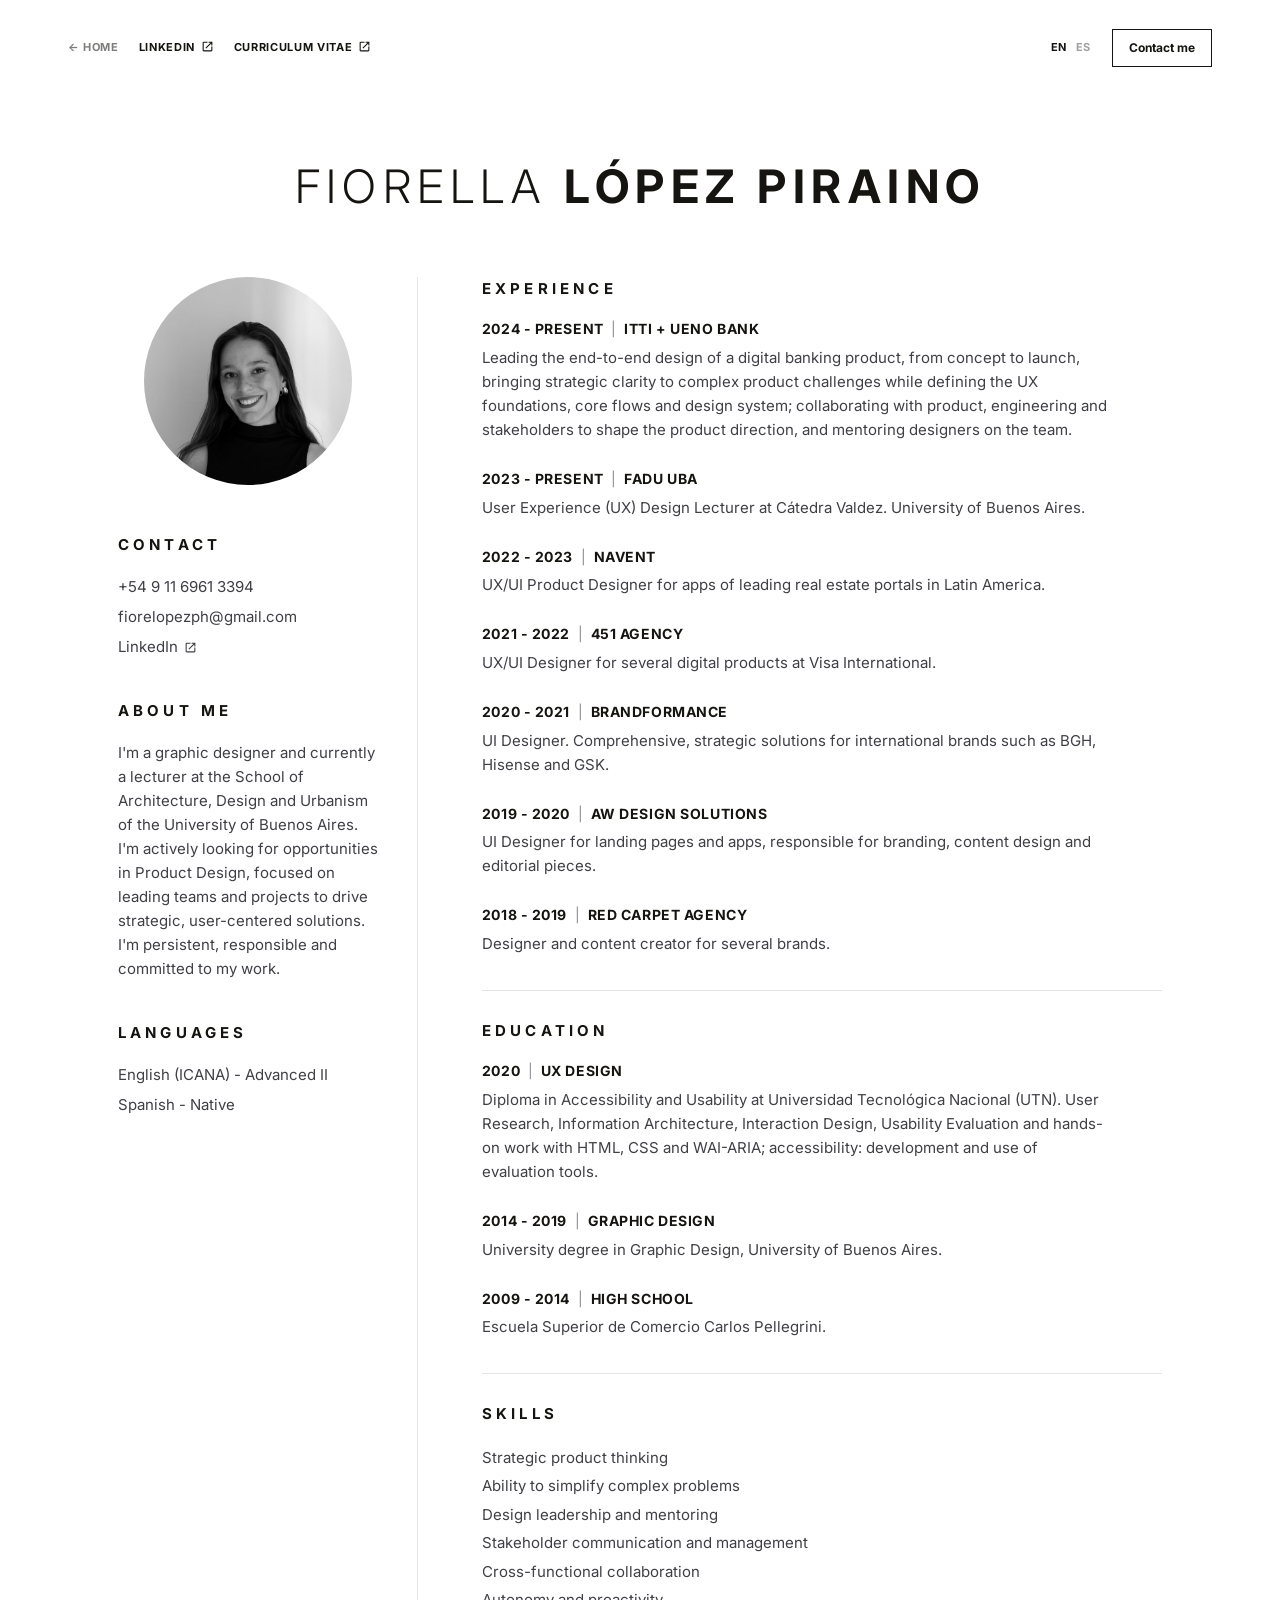
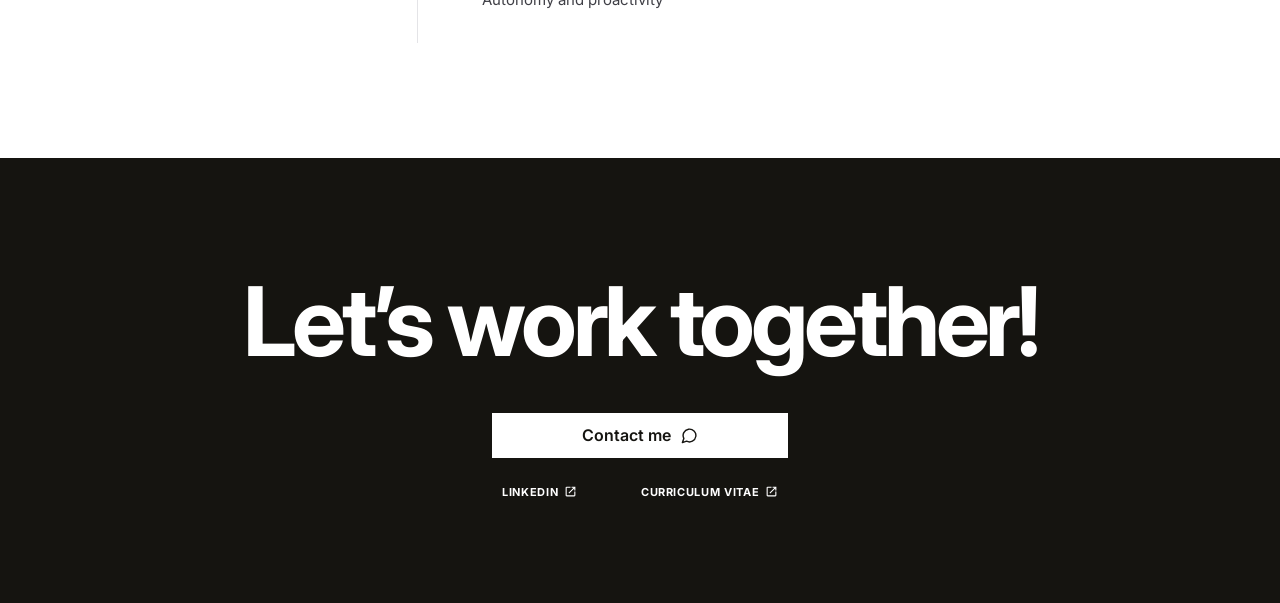
==== cv.html @ 855e41a8 "Add files via upload" ====
<!DOCTYPE html>
<html lang="en">
<head>
  <meta charset="utf-8">
  <meta name="viewport" content="width=device-width, initial-scale=1">
  <title data-en="Curriculum vitae · Fiorella López Piraino" data-es="Currículum · Fiorella López Piraino">Curriculum vitae · Fiorella López Piraino</title>
  <meta name="description" content="Curriculum vitae of Fiorella López Piraino, Senior Product Designer.">
  <link rel="preconnect" href="https://fonts.googleapis.com">
  <link rel="preconnect" href="https://fonts.gstatic.com" crossorigin>
  <link href="https://fonts.googleapis.com/css2?family=Inter:wght@300;400;500;600;700;800&family=IBM+Plex+Mono:wght@400;500&display=swap" rel="stylesheet">
  <link href="https://fonts.googleapis.com/css2?family=Material+Symbols+Outlined:opsz,wght,FILL,GRAD@24,300,0,0&display=block" rel="stylesheet">
  <link rel="stylesheet" href="styles.css">
  <!-- Apply the saved language before the page paints -->
  <script>try { var l = localStorage.getItem('lang'); if (l === 'es' || l === 'en') document.documentElement.lang = l; } catch (e) {}</script>
</head>
<body class="page-cv">
  <!-- Texts exist twice: data-lang="en" and data-lang="es". To edit a text, change both. -->

  <!-- ===== Floating contact button (appears after scrolling) ===== -->
  <a class="float-contact" href="mailto:fiorelopezph@gmail.com"><span data-lang="en">Contact me</span><span data-lang="es">Contactame</span></a>

  <!-- ===== Header: hides when you scroll down, comes back when you scroll up ===== -->
  <header class="site-header" id="top">
    <nav class="wrap nav">
      <div class="nav-links">
        <a class="nav-home" href="index.html">← <span data-lang="en">Home</span><span data-lang="es">Inicio</span></a>
        <a href="https://linkedin.com/in/fiorelopez" target="_blank" rel="noopener">LinkedIn <svg class="i-ext" viewBox="0 0 24 24" aria-hidden="true"><path d="M5 21q-.825 0-1.413-.588T3 19V5q0-.825.588-1.413T5 3h7v2H5v14h14v-7h2v7q0 .825-.588 1.413T19 21H5Zm4.7-5.3-1.4-1.4L17.6 5H14V3h7v7h-2V6.4l-9.3 9.3Z"/></svg></a>
        <a href="cv.html" target="_blank" rel="noopener"><span data-lang="en">Curriculum vitae</span><span data-lang="es">Currículum</span> <svg class="i-ext" viewBox="0 0 24 24" aria-hidden="true"><path d="M5 21q-.825 0-1.413-.588T3 19V5q0-.825.588-1.413T5 3h7v2H5v14h14v-7h2v7q0 .825-.588 1.413T19 21H5Zm4.7-5.3-1.4-1.4L17.6 5H14V3h7v7h-2V6.4l-9.3 9.3Z"/></svg></a>
      </div>
      <div class="nav-right">
        <div class="lang" role="group" aria-label="Language / Idioma">
          <button type="button" data-set-lang="en">EN</button>
          <button type="button" data-set-lang="es">ES</button>
        </div>
        <a class="btn-outline" href="mailto:fiorelopezph@gmail.com"><span data-lang="en">Contact me</span><span data-lang="es">Contactame</span></a>
      </div>
    </nav>
  </header>

  <main class="cv wrap">
    <h1 class="cv-name reveal">Fiorella <b>López Piraino</b></h1>
    <div class="cv-grid">
      <aside class="cv-side">
        <img class="cv-photo reveal" src="assets/cv-foto.jpg" alt="Fiorella López Piraino" width="640" height="640">
        <section class="cv-block reveal">
          <h2 class="cv-h"><span data-lang="en">Contact</span><span data-lang="es">Contacto</span></h2>
          <p><a href="tel:+5491169613394">+54 9 11 6961 3394</a></p>
          <p><a href="mailto:fiorelopezph@gmail.com">fiorelopezph@gmail.com</a></p>
          <p><a href="https://linkedin.com/in/fiorelopez" target="_blank" rel="noopener">LinkedIn <svg class="i-ext" viewBox="0 0 24 24" aria-hidden="true"><path d="M5 21q-.825 0-1.413-.588T3 19V5q0-.825.588-1.413T5 3h7v2H5v14h14v-7h2v7q0 .825-.588 1.413T19 21H5Zm4.7-5.3-1.4-1.4L17.6 5H14V3h7v7h-2V6.4l-9.3 9.3Z"/></svg></a></p>
        </section>
        <section class="cv-block reveal">
          <h2 class="cv-h"><span data-lang="en">About me</span><span data-lang="es">Acerca de mí</span></h2>
          <p data-lang="en">I'm a graphic designer and currently a lecturer at the School of Architecture, Design and Urbanism of the University of Buenos Aires. I'm actively looking for opportunities in Product Design, focused on leading teams and projects to drive strategic, user-centered solutions. I'm persistent, responsible and committed to my work.</p><p data-lang="es">Soy diseñadora gráfica y actualmente profesora en la Facultad de Arquitectura, Diseño y Urbanismo de la Universidad de Buenos Aires. Me encuentro en la búsqueda activa de oportunidades en Product Design, con foco en la gestión de equipos y proyectos para impulsar soluciones estratégicas centradas en el usuario. Me caracterizo por ser persistente, responsable y comprometida con mi trabajo.</p>
        </section>
        <section class="cv-block reveal">
          <h2 class="cv-h"><span data-lang="en">Languages</span><span data-lang="es">Idiomas</span></h2>
          <p data-lang="en">English (ICANA) - Advanced II</p><p data-lang="es">Inglés en ICANA - Advanced II</p>
          <p data-lang="en">Spanish - Native</p><p data-lang="es">Español - Nativo</p>
        </section>
      </aside>
      <div class="cv-content">
        <section class="cv-section">
          <h2 class="cv-h reveal"><span data-lang="en">Experience</span><span data-lang="es">Experiencia</span></h2>
          <div class="cv-entry reveal">
            <h3><span data-lang="en">2024 - Present</span><span data-lang="es">2024 - Presente</span> <span class="sep">|</span> itti + ueno bank</h3>
            <p data-lang="en">Leading the end-to-end design of a digital banking product, from concept to launch, bringing strategic clarity to complex product challenges while defining the UX foundations, core flows and design system; collaborating with product, engineering and stakeholders to shape the product direction, and mentoring designers on the team.</p><p data-lang="es">Liderando el diseño end-to-end de un producto de banca digital, desde el concepto hasta el lanzamiento, aportando claridad estratégica a desafíos complejos de producto, mientras se definen las bases de UX, los flujos principales y el sistema de diseño; colaborando con producto, ingeniería y stakeholders para dar forma a la dirección del producto y mentoreando a diseñadores dentro del equipo.</p>
          </div>
          <div class="cv-entry reveal">
            <h3><span data-lang="en">2023 - Present</span><span data-lang="es">2023 - Presente</span> <span class="sep">|</span> FADU UBA</h3>
            <p data-lang="en">User Experience (UX) Design Lecturer at Cátedra Valdez. University of Buenos Aires.</p><p data-lang="es">Profesora de Diseño de Experiencia de Usuario (UX) en la cátedra Valdez. Universidad de Buenos Aires.</p>
          </div>
          <div class="cv-entry reveal">
            <h3><span data-lang="en">2022 - 2023</span><span data-lang="es">2022 - 2023</span> <span class="sep">|</span> Navent</h3>
            <p data-lang="en">UX/UI Product Designer for apps of leading real estate portals in Latin America.</p><p data-lang="es">Product Designer UX/UI para aplicaciones de portales inmobiliarios líderes en Latinoamérica.</p>
          </div>
          <div class="cv-entry reveal">
            <h3><span data-lang="en">2021 - 2022</span><span data-lang="es">2021 - 2022</span> <span class="sep">|</span> 451 Agency</h3>
            <p data-lang="en">UX/UI Designer for several digital products at Visa International.</p><p data-lang="es">Diseñadora UX/UI para diversos productos digitales en Visa Internacional.</p>
          </div>
          <div class="cv-entry reveal">
            <h3><span data-lang="en">2020 - 2021</span><span data-lang="es">2020 - 2021</span> <span class="sep">|</span> Brandformance</h3>
            <p data-lang="en">UI Designer. Comprehensive, strategic solutions for international brands such as BGH, Hisense and GSK.</p><p data-lang="es">Diseñadora UI. Soluciones integrales y estratégicas para marcas internacionales como BGH, Hisense y GSK.</p>
          </div>
          <div class="cv-entry reveal">
            <h3><span data-lang="en">2019 - 2020</span><span data-lang="es">2019 - 2020</span> <span class="sep">|</span> AW Design Solutions</h3>
            <p data-lang="en">UI Designer for landing pages and apps, responsible for branding, content design and editorial pieces.</p><p data-lang="es">Diseñadora UI para landing pages y aplicaciones, responsable de branding, diseño de contenidos y piezas editoriales.</p>
          </div>
          <div class="cv-entry reveal">
            <h3><span data-lang="en">2018 - 2019</span><span data-lang="es">2018 - 2019</span> <span class="sep">|</span> Red Carpet Agency</h3>
            <p data-lang="en">Designer and content creator for several brands.</p><p data-lang="es">Diseñadora y creadora de contenido para diversas marcas del mercado.</p>
          </div>
        </section>
        <section class="cv-section">
          <h2 class="cv-h reveal"><span data-lang="en">Education</span><span data-lang="es">Educación</span></h2>
          <div class="cv-entry reveal">
            <h3><span data-lang="en">2020</span><span data-lang="es">2020</span> <span class="sep">|</span> <span data-lang="en">UX Design</span><span data-lang="es">Diseño UX</span></h3>
            <p data-lang="en">Diploma in Accessibility and Usability at Universidad Tecnológica Nacional (UTN). User Research, Information Architecture, Interaction Design, Usability Evaluation and hands-on work with HTML, CSS and WAI-ARIA; accessibility: development and use of evaluation tools.</p><p data-lang="es">Técnica en Accesibilidad y Usabilidad en la Universidad Tecnológica Nacional (UTN). User Research, Arquitectura de la Información, Diseño de Interacción, Evaluación de Usabilidad y aplicación técnica con HTML, CSS y WAI-ARIA; accesibilidad: desarrollo y uso de herramientas de evaluación.</p>
          </div>
          <div class="cv-entry reveal">
            <h3><span data-lang="en">2014 - 2019</span><span data-lang="es">2014 - 2019</span> <span class="sep">|</span> <span data-lang="en">Graphic Design</span><span data-lang="es">Diseño Gráfico</span></h3>
            <p data-lang="en">University degree in Graphic Design, University of Buenos Aires.</p><p data-lang="es">Título universitario de Diseño Gráfico en la Universidad de Buenos Aires.</p>
          </div>
          <div class="cv-entry reveal">
            <h3><span data-lang="en">2009 - 2014</span><span data-lang="es">2009 - 2014</span> <span class="sep">|</span> <span data-lang="en">High school</span><span data-lang="es">Estudios secundarios</span></h3>
            <p data-lang="en">Escuela Superior de Comercio Carlos Pellegrini.</p><p data-lang="es">Escuela Superior de Comercio Carlos Pellegrini.</p>
          </div>
        </section>
        <section class="cv-section">
          <h2 class="cv-h reveal">Skills</h2>
          <ul class="cv-skills reveal">
            <li><span data-lang="en">Strategic product thinking</span><span data-lang="es">Pensamiento estratégico de producto</span></li>
            <li><span data-lang="en">Ability to simplify complex problems</span><span data-lang="es">Capacidad para simplificar problemas complejos</span></li>
            <li><span data-lang="en">Design leadership and mentoring</span><span data-lang="es">Liderazgo y mentoring de diseñadores</span></li>
            <li><span data-lang="en">Stakeholder communication and management</span><span data-lang="es">Comunicación y gestión de stakeholders</span></li>
            <li><span data-lang="en">Cross-functional collaboration</span><span data-lang="es">Colaboración interdisciplinaria</span></li>
            <li><span data-lang="en">Autonomy and proactivity</span><span data-lang="es">Autonomía y proactividad</span></li>
          </ul>
        </section>
      </div>
    </div>
  </main>

  <!-- ===== Footer ===== -->
  <footer class="footer" id="contact">
    <div class="wrap">
      <h2 class="reveal">Let’s work together!</h2>
      <a class="btn-white reveal" href="mailto:fiorelopezph@gmail.com"><span data-lang="en">Contact me</span><span data-lang="es">Contactame</span> <svg class="i-chat" viewBox="0 0 24 24" aria-hidden="true"><path d="M7.9 20A9 9 0 1 0 4 16.1L2 22Z"/></svg></a>
      <div class="footer-links">
        <a href="https://linkedin.com/in/fiorelopez" target="_blank" rel="noopener">LinkedIn <svg class="i-ext" viewBox="0 0 24 24" aria-hidden="true"><path d="M5 21q-.825 0-1.413-.588T3 19V5q0-.825.588-1.413T5 3h7v2H5v14h14v-7h2v7q0 .825-.588 1.413T19 21H5Zm4.7-5.3-1.4-1.4L17.6 5H14V3h7v7h-2V6.4l-9.3 9.3Z"/></svg></a>
        <a href="cv.html" target="_blank" rel="noopener"><span data-lang="en">Curriculum vitae</span><span data-lang="es">Currículum</span> <svg class="i-ext" viewBox="0 0 24 24" aria-hidden="true"><path d="M5 21q-.825 0-1.413-.588T3 19V5q0-.825.588-1.413T5 3h7v2H5v14h14v-7h2v7q0 .825-.588 1.413T19 21H5Zm4.7-5.3-1.4-1.4L17.6 5H14V3h7v7h-2V6.4l-9.3 9.3Z"/></svg></a>
      </div>
    </div>
  </footer>

  <script src="script.js"></script>
</body>
</html>
---- styles.css ----
/* =========================================================
   Fiorella López Piraino · Portfolio
   Colors, fonts and sizes live here as variables:
   change a value once and it updates the whole site.
   ========================================================= */
:root {
  --ink: #151410;          /* main text, dark footer */
  --ink-2: #3F3F46;        /* secondary text */
  --muted: #8A8A92;        /* small labels, descriptions */
  --line: #E4E4E7;         /* borders */
  --line-strong: #9A9AA0;  /* experience list borders */
  --paper: #FFFFFF;        /* page background */
  --soft: #F7F7F9;         /* experience section background */
  --about: #2A2A2A;        /* about section background */
  --sans: "Inter", -apple-system, "Segoe UI", Helvetica, Arial, sans-serif;
  --mono: "IBM Plex Mono", ui-monospace, "SFMono-Regular", Menlo, monospace;
  --ease: cubic-bezier(.2, .7, .2, 1);
  color-scheme: light;
}

* { box-sizing: border-box; }
html { scroll-behavior: smooth; }
body { margin: 0; background: var(--paper); color: var(--ink); font-family: var(--sans); font-size: 16px; line-height: 1.55; -webkit-font-smoothing: antialiased; }
img { max-width: 100%; display: block; }
/* Language: show only the texts of the active language */
html[lang="en"] [data-lang="es"], html[lang="es"] [data-lang="en"] { display: none !important; }
.sr-only { position: absolute; width: 1px; height: 1px; padding: 0; margin: -1px; overflow: hidden; clip: rect(0 0 0 0); white-space: nowrap; border: 0; }
a { color: inherit; text-decoration: none; }
a:focus-visible, summary:focus-visible { outline: 2px solid var(--ink); outline-offset: 3px; }
h1, h2, h3, p { margin: 0; }
.wrap { max-width: 1512px; margin: 0 auto; padding: 0 clamp(16px, 5.3vw, 80px); }
.section-title { font-size: clamp(32px, 3.2vw, 48px); font-weight: 700; letter-spacing: -0.03em; line-height: 1.1; }

/* ---------- Header ---------- */
.site-header { position: sticky; top: 0; z-index: 50; background: rgba(255,255,255,.92); backdrop-filter: blur(8px); transition: transform .45s var(--ease); }
.site-header.is-hidden { transform: translateY(-100%); }
.nav { display: flex; justify-content: space-between; align-items: center; height: 96px; }
.nav-links, .nav-right { display: flex; gap: 20px; align-items: center; }
.nav a, .lang { font-size: 11px; font-weight: 700; letter-spacing: .06em; text-transform: uppercase; }
.lang { display: flex; gap: 6px; }
.lang button { background: none; border: 0; padding: 4px 2px; font: inherit; color: var(--ink); opacity: .4; cursor: pointer; transition: opacity .2s; }
.lang button:hover { opacity: .75; }
.lang button[aria-pressed="true"] { opacity: 1; }
.i-ext { width: 13px; height: 13px; fill: currentColor; vertical-align: -2px; margin-left: 2px; }
.i-chat { width: 17px; height: 17px; fill: none; stroke: currentColor; stroke-width: 2; stroke-linejoin: round; vertical-align: -3px; margin-left: 6px; }
.btn-outline { border: 1.5px solid var(--ink); padding: 9px 16px; font-size: 12px !important; letter-spacing: 0 !important; text-transform: none !important; transition: background .25s, color .25s; }
.btn-outline:hover { background: var(--ink); color: #fff; }

/* Floating contact button: hidden at the top, slides in after scrolling */
.float-contact { position: fixed; top: 0; right: clamp(16px, 8.5vw, 130px); z-index: 60; background: var(--ink); color: #fff; font-size: 12px; font-weight: 600; padding: 10px 18px; transform: translateY(-110%); transition: transform .45s var(--ease); }
.float-contact.is-visible { transform: translateY(0); }

/* ---------- Hero ---------- */
.hero { padding-top: clamp(56px, 7vw, 110px); padding-bottom: clamp(56px, 7vw, 110px); }
.eyebrow { font-size: 10px; letter-spacing: .14em; text-transform: uppercase; color: var(--ink-2); margin-bottom: 18px; }
.hero-row { display: flex; justify-content: space-between; align-items: center; gap: 32px; }
.hero-title { font-size: clamp(52px, 8.6vw, 132px); font-weight: 700; letter-spacing: -0.055em; line-height: .95; }
.hero-title .line { display: block; overflow: hidden; padding-bottom: .06em; }
.typed { display: block; white-space: pre-line; min-height: 1.9em; }
.caret { display: inline-block; width: .06em; height: .82em; margin-left: .04em; background: var(--ink); vertical-align: -0.06em; animation: blink 1s steps(1) infinite; }
@keyframes blink { 50% { opacity: 0; } }
.hero-title .line > span { display: inline-block; opacity: 0; animation: fadein 1.2s ease-out .15s forwards; }
.hero-title .line:nth-child(2) > span { animation-delay: .12s; }
.hero-title .line:nth-child(3) > span { animation-delay: .24s; }
@keyframes fadein { to { opacity: 1; } }

.scroll-badge { position: relative; width: clamp(96px, 9vw, 136px); aspect-ratio: 1; flex: none; margin-right: 2vw; }
.scroll-badge .ring { position: absolute; inset: 0; animation: spin 20s linear infinite; }
.scroll-badge .ring text { font-family: var(--sans); font-size: 9.2px; font-weight: 600; letter-spacing: .14em; fill: var(--ink); }
.scroll-badge .arrow { position: absolute; inset: 30%; fill: none; stroke: var(--ink); stroke-width: 1.6; transition: transform .35s var(--ease); }
.scroll-badge:hover .arrow { transform: translateY(6px); }
@keyframes spin { to { transform: rotate(360deg); } }

/* ---------- Services ---------- */
.services { display: grid; grid-template-columns: repeat(4, 1fr); gap: 8px; padding-bottom: 72px; }
.service { border: 1px solid var(--line); border-radius: 6px; padding: 26px 26px 32px; display: grid; align-content: start; gap: 6px; background: var(--paper); transition: transform .35s var(--ease), box-shadow .35s; }
.service:hover { transform: translateY(-4px); box-shadow: 0 10px 30px rgba(21,20,16,.07); }
.service .num { font-size: 12px; color: var(--muted); }
.service .icon { width: 96px; height: 96px; margin: 20px 0 56px; fill: none; stroke: #4A4A50; stroke-width: .6; overflow: visible; }
.service .icon * { transform-box: fill-box; transform-origin: center; vector-effect: non-scaling-stroke; }

/* Animated icons (loop). Very thin dark-grey lines; non-scaling-stroke keeps them thin at any size. */
/* 001 UX: three rings breathe at different rhythms, split apart and merge into one */
.icon-ux .c { animation: 4.8s cubic-bezier(.65,0,.35,1) infinite; }
.icon-ux .c1 { animation-name: ux1; } .icon-ux .c2 { animation-name: ux2; } .icon-ux .c3 { animation-name: ux3; }
@keyframes ux1 { 0%, 100% { transform: scale(2.5); } 25% { transform: scale(1.35); } 50% { transform: scale(.75); } 72% { transform: scale(1.05); } }
@keyframes ux2 { 0%, 100% { transform: scale(1.85); } 25% { transform: scale(1.1); } 50% { transform: scale(.55); } 72% { transform: scale(1.05); } }
@keyframes ux3 { 0%, 100% { transform: scale(1.15); } 25% { transform: scale(.7); } 50% { transform: scale(.32); } 72% { transform: scale(1.05); } }

/* 002 UI: a cube inside a cube, turning at different times */
.icon-ui .outer { animation: ui-out 6s cubic-bezier(.7,0,.3,1) infinite; }
.icon-ui .inner { animation: ui-in 6s cubic-bezier(.7,0,.3,1) infinite; }
@keyframes ui-out { 0%, 12% { transform: rotate(0) scale(1); } 38%, 50% { transform: rotate(60deg) scale(.92); } 76%, 88% { transform: rotate(120deg) scale(1); } 100% { transform: rotate(120deg) scale(1); } }
@keyframes ui-in { 0%, 20% { transform: rotate(0) scale(1); } 45%, 55% { transform: rotate(-120deg) scale(1.45); } 80%, 100% { transform: rotate(-240deg) scale(1); } }

/* 003 Design System: blocks swap places */
.icon-ds .b { animation: 5s var(--ease) infinite; }
.icon-ds .a1 { animation-name: ds-a1; } .icon-ds .a2 { animation-name: ds-a2; }
.icon-ds .b1 { animation-name: ds-b1; animation-delay: .25s; } .icon-ds .b2 { animation-name: ds-b2; animation-delay: .25s; }
.icon-ds .c1 { animation-name: ds-a1; animation-delay: .5s; } .icon-ds .c2 { animation-name: ds-a2; animation-delay: .5s; }
@keyframes ds-a1 { 0%, 15% { transform: translateX(0); } 35%, 65% { transform: translateX(20px); } 85%, 100% { transform: translateX(0); } }
@keyframes ds-a2 { 0%, 15% { transform: translateX(0); } 35%, 65% { transform: translateX(-38px); } 85%, 100% { transform: translateX(0); } }
@keyframes ds-b1 { 0%, 15% { transform: translateX(0); } 35%, 65% { transform: translateX(36px); } 85%, 100% { transform: translateX(0); } }
@keyframes ds-b2 { 0%, 15% { transform: translateX(0); } 35%, 65% { transform: translateX(-22px); } 85%, 100% { transform: translateX(0); } }

/* 004 Accessibility: a 3D check mark turning on its axis */
.icon-a11y { animation: a11y 5s cubic-bezier(.65,0,.35,1) infinite; }
.icon-a11y .back { stroke-opacity: .55; }
@keyframes a11y {
  0%, 100% { transform: perspective(260px) rotateY(-28deg) rotateX(8deg) rotateZ(-6deg); }
  50% { transform: perspective(260px) rotateY(32deg) rotateX(-6deg) rotateZ(6deg); }
}
.service h3 { font-size: 22px; font-weight: 700; letter-spacing: -0.02em; }
.service .lead { font-size: 15px; font-weight: 500; margin-bottom: 14px; }
.service .desc { font-size: 15px; color: var(--muted); line-height: 1.6; }

/* ---------- Work ---------- */
.work { padding-bottom: 48px; }
.work .section-title { margin-bottom: 32px; }
.work-grid { display: grid; grid-template-columns: 2.2fr 1fr 1fr; gap: 32px; align-items: start; }
.project { display: grid; gap: 4px; cursor: none; }
.project-media { overflow: hidden; aspect-ratio: 1 / 1; background: #eee; margin-bottom: 16px; }
.project--wide .project-media { aspect-ratio: 675 / 315; }
.project-media img { width: 100%; height: 100%; object-fit: cover; transition: transform .9s var(--ease); }
.project:hover .project-media img { transform: scale(1.06); }
.project-client { font-size: 10px; letter-spacing: .12em; text-transform: uppercase; color: var(--ink-2); padding: 0 20px; }
.project-title { font-size: 17px; font-weight: 600; letter-spacing: -0.01em; padding: 0 20px; }
.project--wide .project-title, .project--wide .project-client { padding: 0 22px; }

/* Custom cursor ("View case") over projects */
.cursor { position: fixed; left: 0; top: 0; z-index: 100; pointer-events: none; width: 104px; height: 104px; margin: -52px 0 0 -52px; border-radius: 50%; background: var(--ink); color: #fff; display: grid; place-items: center; font-size: 12px; font-weight: 600; transform: scale(0); transition: transform .3s var(--ease); }
.cursor.is-active { transform: scale(1); }

/* ---------- About ---------- */
.about { background: var(--about); color: #fff; padding: clamp(64px, 7vw, 96px) 0 clamp(72px, 8vw, 112px); }
.about-grid { display: grid; grid-template-columns: 1.3fr 1.7fr; gap: 40px 72px; }
.about .section-title { grid-column: 1 / -1; }
.reel { position: relative; height: clamp(260px, 26vw, 380px); overflow: hidden;
  -webkit-mask-image: linear-gradient(transparent, #000 22%, #000 78%, transparent); mask-image: linear-gradient(transparent, #000 22%, #000 78%, transparent); }
.reel-track { list-style: none; margin: 0; padding: 0; animation: reel 18s linear infinite; }
.reel-track li { font-size: clamp(24px, 2.5vw, 38px); font-weight: 300; letter-spacing: -0.035em; line-height: 1.18; padding-bottom: .28em; color: #8E8E93; }
.reel-track li:nth-child(odd) { color: #fff; font-weight: 500; }
.reel:hover .reel-track { animation-play-state: paused; }
@keyframes reel { to { transform: translateY(-50%); } }
.about-text { align-self: center; }
.about-text > div { display: grid; gap: 16px; }
.about-text { display: grid; gap: 16px; font-size: 18px; line-height: 1.65; color: #E9E9EC; max-width: 62ch; }

/* ---------- Experience ---------- */
.experience { background: var(--soft); padding-top: clamp(64px, 7vw, 96px); overflow: hidden; }
.experience .section-title { margin-bottom: 32px; }
.accordion { border: 1px solid var(--line-strong); }
.job + .job { border-top: 1px solid var(--line-strong); }
.job summary { position: relative; isolation: isolate; overflow: hidden; list-style: none; display: grid; grid-template-columns: 70px 1.25fr 1.2fr 1fr 32px; align-items: center; gap: 16px; padding: 26px 28px; cursor: pointer; }
.job summary::-webkit-details-marker { display: none; }
.job-num { font-family: var(--mono); font-size: 26px; color: var(--muted); }
.job-co { font-size: 20px; color: var(--muted); letter-spacing: -0.02em; }
.job-co b { color: var(--ink); font-weight: 600; }
.job-role { font-family: var(--mono); font-size: 15px; }
.job-date { font-family: var(--mono); font-size: 13px; color: var(--muted); text-align: right; }
.job-toggle { width: 18px; height: 18px; justify-self: end; position: relative; }
.job-toggle::before, .job-toggle::after { content: ""; position: absolute; left: 0; right: 0; top: 50%; height: 1.5px; background: var(--ink-2); transition: transform .35s var(--ease); }
.job-toggle::after { transform: rotate(90deg); }
.job[open] .job-toggle::after { transform: rotate(0); }
.job summary::before { content: ""; position: absolute; inset: 0; z-index: -1; background: var(--ink); transform: scaleY(0); transform-origin: bottom; transition: transform .5s var(--ease); }
.job summary > * { transition: color .3s; }
.job summary:hover::before, .job summary:focus-visible::before { transform: scaleY(1); }
.job summary:hover > *, .job summary:hover .job-co b,
.job summary:focus-visible > *, .job summary:focus-visible .job-co b { color: #fff; }
.job summary:hover .job-toggle::before, .job summary:hover .job-toggle::after,
.job summary:focus-visible .job-toggle::before, .job summary:focus-visible .job-toggle::after { background: #fff; }
.job-toggle::before, .job-toggle::after { transition: transform .35s var(--ease), background .3s; }
.job-body { display: grid; grid-template-rows: 0fr; transition: grid-template-rows .45s var(--ease); }
.job[open] .job-body { grid-template-rows: 1fr; }
.job-inner { overflow: hidden; padding: 0 28px 0 114px; }
.job[open] .job-inner { padding-bottom: 26px; }
.job-inner p, .job-inner li { font-size: 14.5px; color: var(--ink-2); }
.job-inner ul { list-style: none; padding: 0; margin: 8px 0 0; display: grid; gap: 6px; }
.job-inner li::before { content: "→ "; color: var(--ink); }

.edu-skills { display: grid; grid-template-columns: 1.9fr 1fr; gap: 64px; padding: 72px 0 40px; }
.small-title { font-size: 20px; font-weight: 700; letter-spacing: -0.02em; margin-bottom: 14px; }
.table { margin: 0; padding: 0; list-style: none; }
.table > div, .table > li { border-bottom: 1px solid #D8D8DC; padding: 12px 0; font-size: 15px; }
.table > div { display: grid; grid-template-columns: 180px 1fr; gap: 16px; }
.table dt { font-family: var(--mono); font-size: 13px; color: var(--ink-2); }
.table dd { margin: 0; }

/* Marquee: outlined text, rows move in opposite directions */
.marquee { padding: 48px 0 72px; display: grid; gap: 4px; }
.marquee-row { overflow: hidden; white-space: nowrap; }
.marquee-track { display: inline-flex; align-items: center; gap: 36px; padding-right: 36px; animation: marquee 40s linear infinite; }
.marquee-row.reverse .marquee-track { animation-direction: reverse; animation-duration: 46s; }
.marquee-track span { font-size: clamp(40px, 5vw, 76px); font-weight: 700; letter-spacing: -0.03em; color: var(--soft); -webkit-text-stroke: 2px #2A2A2E; paint-order: stroke fill; transition: color .3s; }
.marquee-track span:hover { color: var(--ink); }
.marquee-track i { width: 9px; height: 9px; border-radius: 50%; border: 1px solid #2A2A2E; flex: none; }
@keyframes marquee { to { transform: translateX(-50%); } }

/* ---------- Footer ---------- */
.footer { background: var(--ink); color: #fff; text-align: center; padding: clamp(80px, 9vw, 130px) 0 clamp(72px, 8vw, 120px); }
.footer h2 { font-size: clamp(48px, 7.5vw, 110px); font-weight: 700; letter-spacing: -0.045em; line-height: 1; }
.btn-white { display: inline-block; background: #fff; color: var(--ink); font-weight: 600; font-size: 16px; padding: 10px clamp(40px, 7vw, 108px); margin-top: 44px; transition: transform .3s var(--ease), background .3s; }
.btn-white:hover { transform: translateY(-3px); background: #EDEDED; }
.footer-links { display: flex; gap: 64px; justify-content: center; margin-top: 26px; font-size: 11px; font-weight: 700; letter-spacing: .06em; text-transform: uppercase; }

/* ---------- Reveal on scroll ---------- */
.reveal { opacity: 0; transform: translateY(28px); transition: opacity .9s var(--ease), transform .9s var(--ease); }
.reveal.is-in { opacity: 1; transform: none; }
.no-js .reveal { opacity: 1; transform: none; }

/* ---------- Responsive ---------- */
@media (max-width: 1100px) {
  .services { grid-template-columns: repeat(2, 1fr); }
  .work-grid { grid-template-columns: 1fr 1fr; }
  .project--wide { grid-column: 1 / -1; }
  .job summary { grid-template-columns: 48px 1fr 32px; }
  .job-role, .job-date { grid-column: 2; text-align: left; }
  .job-toggle { grid-column: 3; grid-row: 1; }
  .job-inner { padding-left: 92px; }
}
@media (max-width: 760px) {
  .nav { height: 72px; }
  .nav-links { display: none; }
  .hero-row { flex-direction: column; align-items: flex-start; }
  .services, .work-grid, .about-grid, .edu-skills { grid-template-columns: 1fr; }
  .job summary { padding: 20px 16px; }
  .job-inner { padding-left: 16px; padding-right: 16px; }
  .table > div { grid-template-columns: 1fr; gap: 2px; }
  .footer-links { gap: 28px; }
  .project { cursor: pointer; }
}

/* Respect people who turn animations off in their system */
@media (prefers-reduced-motion: reduce) {
  *, *::before, *::after { animation: none !important; transition: none !important; }
  .reveal, .hero-title .line > span { opacity: 1; transform: none; }
  .reel { height: auto; -webkit-mask-image: none; mask-image: none; }
  .reel-track li:nth-child(n+5) { display: none; }
  html { scroll-behavior: auto; }
}

/* =========================================================
   Inner pages (cv.html, umarket.html)
   ========================================================= */
.nav-home { opacity: .55; transition: opacity .2s; }
.nav-home:hover { opacity: 1; }
/* Softer fade-in on inner pages */
.page-cv .reveal, .page-case .reveal { transform: translateY(12px); transition: opacity 1.1s ease-out, transform 1.1s var(--ease); }
.page-cv .reveal.is-in, .page-case .reveal.is-in { transform: none; }
.ms { font-family: "Material Symbols Outlined"; font-size: 26px; line-height: 1; font-weight: 300; display: inline-block; font-feature-settings: "liga"; -webkit-font-smoothing: antialiased; }
.ms-svg { width: 24px; height: 24px; fill: none; stroke: currentColor; stroke-width: 1.5; stroke-linejoin: round; }

/* ---------- CV ---------- */
.cv { padding-top: clamp(40px, 5vw, 72px); padding-bottom: clamp(80px, 9vw, 130px); max-width: 1180px; }
.cv-name { text-align: center; font-size: clamp(26px, 3.6vw, 48px); font-weight: 300; letter-spacing: .14em; text-transform: uppercase; line-height: 1.15; margin-bottom: clamp(40px, 5vw, 72px); }
.cv-name b { font-weight: 700; }
.cv-grid { display: grid; grid-template-columns: minmax(220px, 300px) 1fr; gap: 0 clamp(32px, 5vw, 72px); }
.cv-side { padding-right: clamp(24px, 3vw, 48px); border-right: 1px solid var(--line); }
.cv-photo { width: min(220px, 80%); height: auto; aspect-ratio: 1; object-fit: cover; border-radius: 50%; margin: 0 auto 48px; filter: grayscale(1); }
.cv-block { margin-bottom: 40px; font-size: 15px; color: var(--ink-2); line-height: 1.6; }
.cv-block p + p { margin-top: 6px; }
.cv-block a:hover { color: var(--ink); text-decoration: underline; }
.cv-h { font-size: 15px; font-weight: 700; letter-spacing: .28em; text-transform: uppercase; color: var(--ink); margin-bottom: 18px; }
.cv-section { padding: 28px 0 8px; border-top: 1px solid var(--line); }
.cv-section:first-child { border-top: 0; padding-top: 0; }
.cv-entry { margin-bottom: 26px; }
.cv-entry h3 { font-size: 14px; font-weight: 700; letter-spacing: .04em; text-transform: uppercase; margin-bottom: 6px; }
.cv-entry .sep { font-weight: 400; color: var(--muted); margin: 0 4px; }
.cv-entry p { font-size: 15px; color: var(--ink-2); line-height: 1.6; max-width: 70ch; }
.cv-skills { list-style: none; padding: 0; margin: 0 0 20px; font-size: 15px; color: var(--ink-2); line-height: 1.9; }

/* ---------- Case study ---------- */
.page-case { --violet: #5754D6; --lavender: #E6E7FB; --band: #F4F4F6; }
.case-hero { padding-top: clamp(24px, 3vw, 48px); }
.case-title { font-size: clamp(64px, 10vw, 150px); font-weight: 700; letter-spacing: -0.055em; line-height: .95; }
.case-about { display: grid; grid-template-columns: 1.6fr 1fr; gap: clamp(32px, 8vw, 140px); padding-top: clamp(64px, 8vw, 120px); padding-bottom: clamp(56px, 7vw, 100px); }
.case-h2 { font-size: clamp(28px, 2.6vw, 40px); font-weight: 700; letter-spacing: -0.03em; line-height: 1.12; margin-bottom: 24px; }
.case-h2.big { font-size: clamp(32px, 3.2vw, 48px); }
.case-h3 { font-size: clamp(20px, 1.6vw, 24px); font-weight: 500; letter-spacing: -0.015em; margin: 8px 0 20px; }
.lead { font-size: clamp(17px, 1.3vw, 20px); line-height: 1.6; color: var(--ink-2); }
.tags { list-style: none; padding: 0; margin: 28px 0 0; display: flex; flex-wrap: wrap; gap: 10px; }
.tags li { font-size: 12px; border: 1px solid var(--violet); color: var(--ink-2); border-radius: 999px; padding: 6px 12px; }
.case-meta { margin: 0; }
.case-meta div { padding: 16px 0; border-bottom: 1px solid var(--line); }
.case-meta dt { font-size: 15px; font-weight: 600; color: var(--violet); margin-bottom: 4px; }
.case-meta dd { margin: 0; font-size: 14px; color: var(--ink-2); line-height: 1.55; }
.case-wide { max-width: 1512px; margin: 0 auto; padding: 0 clamp(8px, 1.5vw, 24px); }
.case-split { display: grid; grid-template-columns: 1fr 1.5fr; gap: clamp(32px, 6vw, 100px); align-items: center; padding-top: clamp(80px, 10vw, 160px); }
.case-split p { font-size: clamp(16px, 1.2vw, 19px); line-height: 1.65; color: var(--ink-2); }
.callout { margin-top: 20px !important; background: var(--lavender); color: var(--ink) !important; font-weight: 600; padding: 10px 16px; }
.case-text { padding-top: clamp(72px, 8vw, 130px); }
.case-text p { font-size: clamp(16px, 1.15vw, 18px); line-height: 1.7; color: var(--ink-2); }
.case-text .narrow { max-width: 760px; }
.cols { display: grid; grid-template-columns: 1fr 1fr; gap: clamp(24px, 4vw, 64px); }
.cols p + p { margin-top: 22px; }
.case-figure { margin: 48px 0 0; }
.case-figure img { width: 100%; border: 1px solid var(--line); }

/* Grey band, edge to edge */
.band { background: var(--band); margin-top: clamp(64px, 7vw, 110px); padding: clamp(48px, 5vw, 72px) 0; }
.band-h { font-size: 17px; font-weight: 500; margin: 32px 0 14px; }
.band .wrap > .band-h:first-child { margin-top: 0; }
.stats { display: grid; gap: 14px; }
.g-panorama { grid-template-columns: 1fr 1fr 1fr .7fr; }
.g-pagos { grid-template-columns: repeat(5, 1fr) 1.8fr; }
.g-bottom { display: grid; grid-template-columns: 1.65fr 1fr; gap: 24px; }
.g-canales { grid-template-columns: 2.1fr 1fr 1fr 1fr; }
.g-cat { grid-template-columns: 1fr 1fr 1.4fr; }
.stat { background: #fff; border: 1px solid #ECECEF; border-radius: 6px; padding: 20px 18px; display: flex; flex-direction: column; gap: 10px; min-height: 150px; }
.stat strong { font-size: clamp(26px, 2.3vw, 38px); font-weight: 700; letter-spacing: -0.03em; line-height: 1; margin-top: 8px; }
.stat p { font-size: 12.5px !important; line-height: 1.45 !important; color: var(--muted) !important; }
.stat.accent { background: var(--violet); border-color: var(--violet); color: #fff; justify-content: flex-end; }
.stat.accent strong { font-size: clamp(36px, 3.4vw, 52px); }
.stat.accent p { color: rgba(255,255,255,.85) !important; font-size: 14px !important; }
.stat.accent .ms { align-self: flex-start; margin-bottom: auto; }
.stat.note { background: var(--lavender); border-color: #CDD0F5; }
.stat.note p { color: var(--ink-2) !important; }
.stat.note b { color: var(--ink); }
.pie-card { display: flex; align-items: center; gap: 24px; padding: 8px 4px; }
.pie { width: 130px; height: 130px; border-radius: 50%; flex: none; background: conic-gradient(var(--violet) 0 81%, #CBD2F7 81% 100%); transform: rotate(-69deg); }
.pie-legend { list-style: none; padding: 0; margin: 0; display: grid; gap: 22px; }
.pie-legend li { display: flex; align-items: center; gap: 8px; font-size: 12px; color: var(--muted); }
.pie-legend strong { display: block; font-size: 26px; color: var(--ink); letter-spacing: -0.02em; line-height: 1; }
.pie-legend .dot { width: 8px; height: 8px; border-radius: 50%; background: var(--violet); }
.pie-legend .dot.light { background: #CBD2F7; }
.pie-legend .ms { font-size: 20px; color: var(--ink); }
.source { margin-top: 24px; font-size: 11px; color: var(--muted); }
.band-ds { padding: 0; margin-top: 48px; }
.band-ds img { margin: 0 auto; }

/* World Cup */
.mundial { display: grid; grid-template-columns: 1fr 1.25fr; gap: clamp(24px, 4vw, 64px); align-items: center; }
.mundial p + p { margin-top: 22px; }
.mundial-phones img { width: 100%; border-radius: 10px; }
.mundial-results { display: grid; grid-template-columns: 1fr 1.25fr; gap: clamp(24px, 4vw, 64px); align-items: center; margin-top: 40px; }
.g-mundial { grid-template-columns: 1fr 1fr; }
.g-mundial .stat { min-height: 120px; }

/* Testing */
.testing { display: grid; grid-template-columns: 1fr 1fr 1.1fr; gap: clamp(20px, 3vw, 48px); align-items: center; }
.arrows { list-style: none; padding: 0; margin: 0; font-weight: 600; font-size: 16px; line-height: 2.1; }
.testing img { width: 100%; border-radius: 10px; }

/* Results */
.results { display: grid; grid-template-columns: repeat(3, 1fr); background: #EEF2FC; border-radius: 12px; padding: clamp(28px, 3vw, 44px) 16px; text-align: center; margin-top: 8px; }
.results strong { display: block; font-size: clamp(36px, 3.4vw, 52px); font-weight: 700; letter-spacing: -0.03em; }
.results p { font-size: 13px !important; color: var(--ink-2); }
.motto { font-size: clamp(20px, 1.7vw, 26px) !important; color: var(--ink) !important; line-height: 1.5 !important; margin-top: 40px; font-weight: 500; }

/* Video + prototype */
.case-video { background: #EEF2FC; border-radius: 12px; padding: clamp(32px, 4vw, 64px) 16px; margin-top: clamp(56px, 6vw, 96px); display: flex; justify-content: center; }
.phone-frame { position: relative; width: min(340px, 80vw); aspect-ratio: 9 / 16; border-radius: 36px; overflow: hidden; background: #111; box-shadow: 0 0 0 8px #151410, 0 30px 60px rgba(21,20,16,.18); }
.phone-frame video { width: 100%; height: 100%; object-fit: cover; display: block; }
.sound-btn { position: absolute; left: 50%; bottom: 64px; transform: translate(-50%, 12px); opacity: 0; pointer-events: none; display: inline-flex; align-items: center; gap: 6px; background: #fff; color: var(--ink); border: 0; border-radius: 999px; padding: 10px 18px; font: 600 14px var(--sans); cursor: pointer; box-shadow: 0 6px 20px rgba(0,0,0,.25); transition: opacity .4s, transform .4s var(--ease); }
.sound-btn .ms { font-size: 20px; }
.sound-btn.is-visible { opacity: 1; transform: translate(-50%, 0); pointer-events: auto; }
.proto-link { display: flex; justify-content: center; align-items: center; gap: 4px; background: #EEF2FC; border-radius: 12px; padding: 36px 16px; margin: 12px 0 clamp(80px, 9vw, 130px); font-size: clamp(17px, 1.4vw, 21px); font-weight: 600; transition: background .25s; }
.proto-link:hover { background: #E0E6FA; }
.proto-link .i-ext { width: 18px; height: 18px; }

@media (max-width: 1100px) {
  .g-panorama { grid-template-columns: 1fr 1fr; }
  .g-pagos { grid-template-columns: repeat(3, 1fr); }
  .g-pagos .accent { grid-column: span 3; }
  .g-bottom { grid-template-columns: 1fr; }
  .testing { grid-template-columns: 1fr 1fr; }
  .testing img { grid-column: span 2; max-width: 520px; }
}
@media (max-width: 760px) {
  .cv-grid { grid-template-columns: 1fr; }
  .cv-side { border-right: 0; padding-right: 0; border-bottom: 1px solid var(--line); margin-bottom: 32px; }
  .case-about, .case-split, .cols, .mundial, .mundial-results, .testing { grid-template-columns: 1fr; }
  .testing img { grid-column: auto; }
  .g-canales { grid-template-columns: 1fr 1fr 1fr; }
  .g-canales .pie-card { grid-column: span 3; }
  .g-cat { grid-template-columns: 1fr 1fr; }
  .g-cat .note { grid-column: span 2; }
  .g-pagos { grid-template-columns: 1fr 1fr; }
  .g-pagos .accent { grid-column: span 2; }
  .results { grid-template-columns: 1fr; gap: 24px; }
  .nav-home { display: none; }
}
/* Icon font: if it hasn't loaded yet, never show the icon's name as text */
.ms { width: 1em; height: 1em; overflow: hidden; white-space: nowrap; }
.case-text p + .case-h3 { margin-top: 48px; }
.testing { margin-top: 24px; }
@media (max-width: 760px) {
  /* The flow diagram is wide: on phones it scrolls sideways */
  .case-figure.flow { overflow-x: auto; -webkit-overflow-scrolling: touch; }
  .case-figure.flow img { width: 900px; max-width: none; }
}
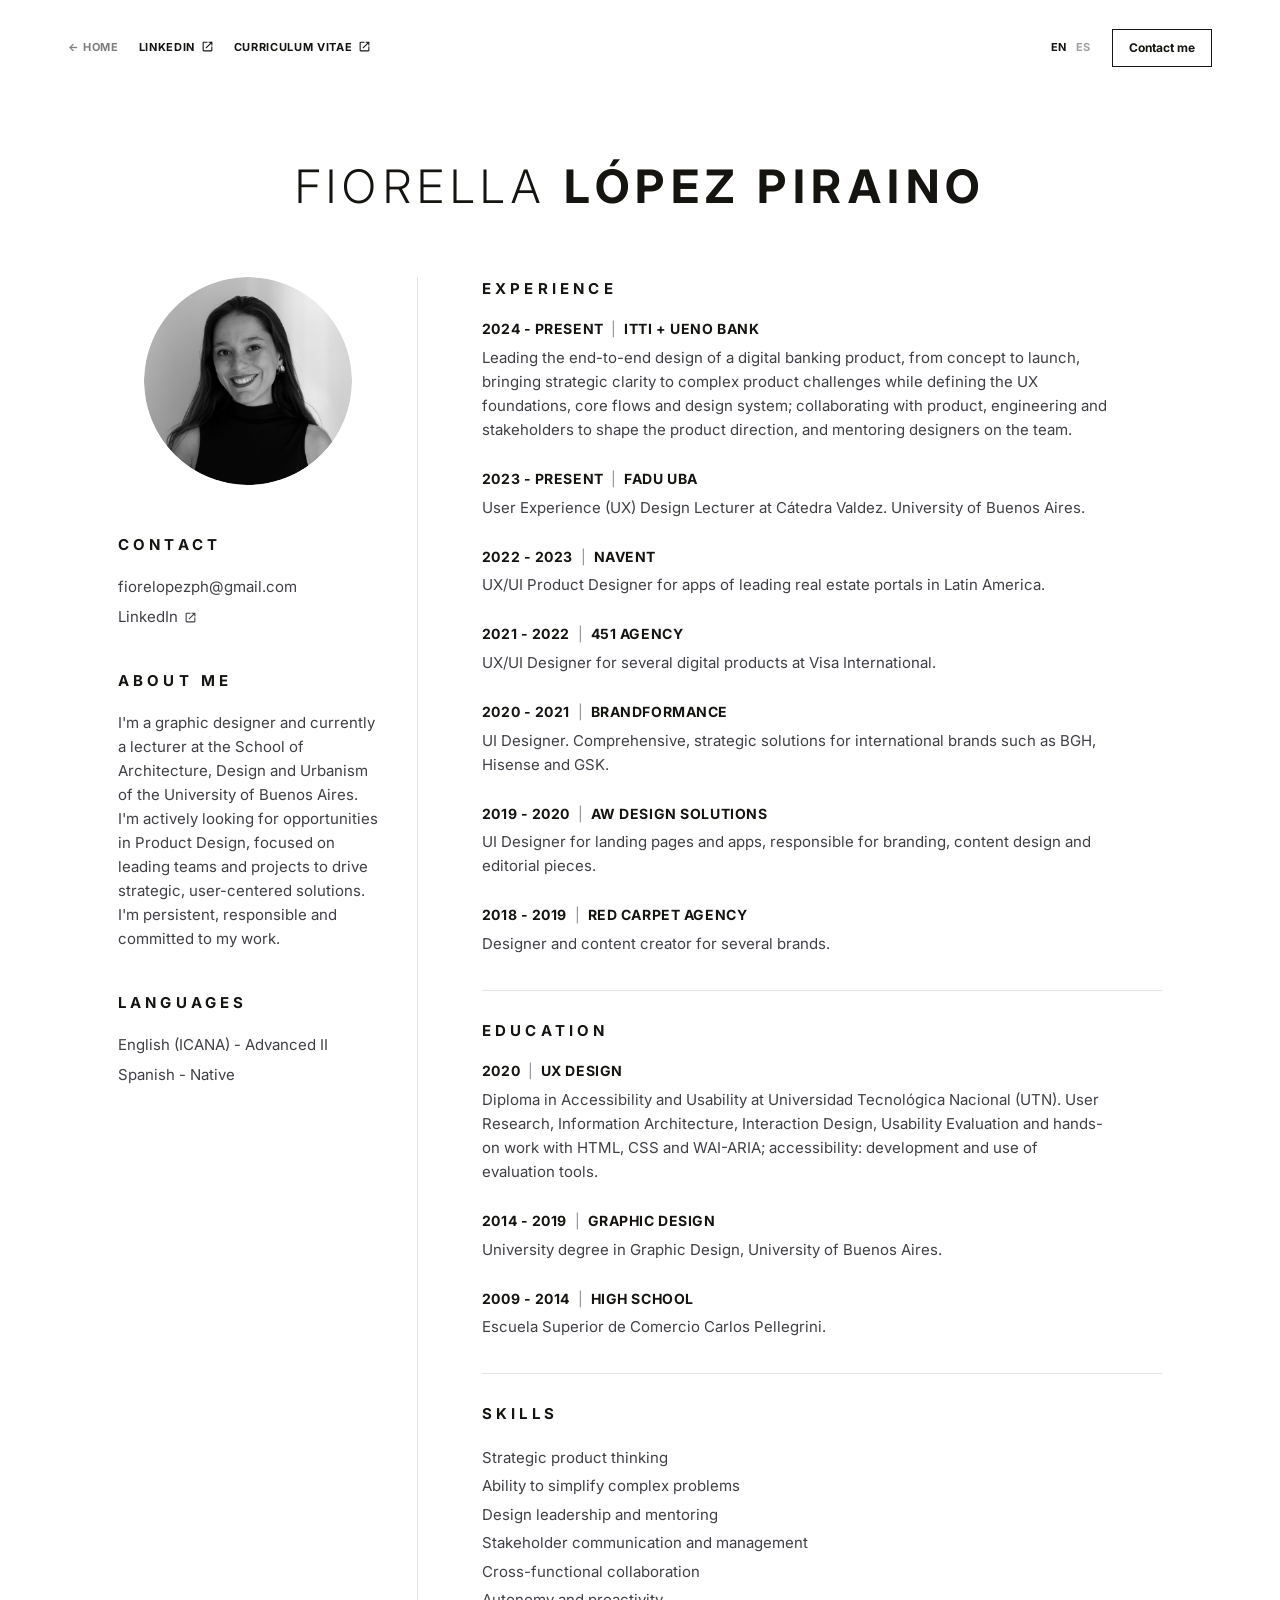
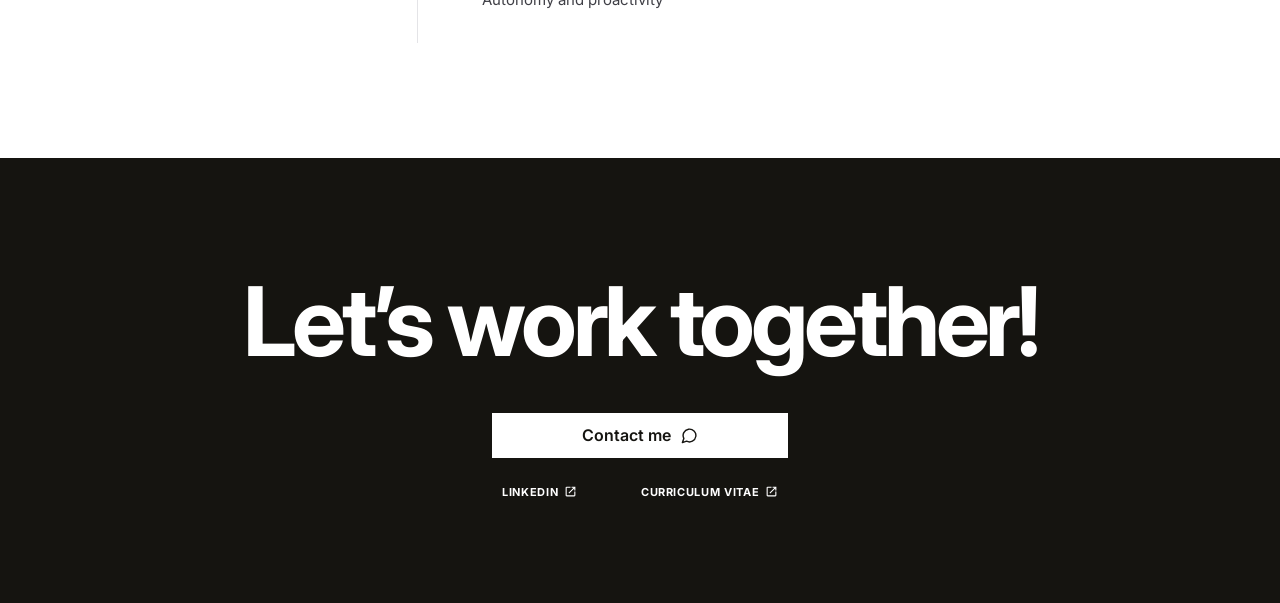
==== commit d3dd3488: "Add files via upload" ====
--- a/cv.html
+++ b/cv.html
@@ -8,16 +8,13 @@
   <link rel="preconnect" href="https://fonts.googleapis.com">
   <link rel="preconnect" href="https://fonts.gstatic.com" crossorigin>
   <link href="https://fonts.googleapis.com/css2?family=Inter:wght@300;400;500;600;700;800&family=IBM+Plex+Mono:wght@400;500&display=swap" rel="stylesheet">
-  <link href="https://fonts.googleapis.com/css2?family=Material+Symbols+Outlined:opsz,wght,FILL,GRAD@24,300,0,0&display=block" rel="stylesheet">
+  <link href="https://fonts.googleapis.com/css2?family=Material+Symbols+Outlined:opsz,wght,FILL,GRAD@24,400,0,0&display=block" rel="stylesheet">
   <link rel="stylesheet" href="styles.css">
   <!-- Apply the saved language before the page paints -->
   <script>try { var l = localStorage.getItem('lang'); if (l === 'es' || l === 'en') document.documentElement.lang = l; } catch (e) {}</script>
 </head>
 <body class="page-cv">
   <!-- Texts exist twice: data-lang="en" and data-lang="es". To edit a text, change both. -->
-
-  <!-- ===== Floating contact button (appears after scrolling) ===== -->
-  <a class="float-contact" href="mailto:fiorelopezph@gmail.com"><span data-lang="en">Contact me</span><span data-lang="es">Contactame</span></a>
 
   <!-- ===== Header: hides when you scroll down, comes back when you scroll up ===== -->
   <header class="site-header" id="top">
@@ -44,7 +41,6 @@
         <img class="cv-photo reveal" src="assets/cv-foto.jpg" alt="Fiorella López Piraino" width="640" height="640">
         <section class="cv-block reveal">
           <h2 class="cv-h"><span data-lang="en">Contact</span><span data-lang="es">Contacto</span></h2>
-          <p><a href="tel:+5491169613394">+54 9 11 6961 3394</a></p>
           <p><a href="mailto:fiorelopezph@gmail.com">fiorelopezph@gmail.com</a></p>
           <p><a href="https://linkedin.com/in/fiorelopez" target="_blank" rel="noopener">LinkedIn <svg class="i-ext" viewBox="0 0 24 24" aria-hidden="true"><path d="M5 21q-.825 0-1.413-.588T3 19V5q0-.825.588-1.413T5 3h7v2H5v14h14v-7h2v7q0 .825-.588 1.413T19 21H5Zm4.7-5.3-1.4-1.4L17.6 5H14V3h7v7h-2V6.4l-9.3 9.3Z"/></svg></a></p>
         </section>
--- a/styles.css
+++ b/styles.css
@@ -162,7 +162,7 @@
 .job-toggle::before, .job-toggle::after { content: ""; position: absolute; left: 0; right: 0; top: 50%; height: 1.5px; background: var(--ink-2); transition: transform .35s var(--ease); }
 .job-toggle::after { transform: rotate(90deg); }
 .job[open] .job-toggle::after { transform: rotate(0); }
-.job summary::before { content: ""; position: absolute; inset: 0; z-index: -1; background: var(--ink); transform: scaleY(0); transform-origin: bottom; transition: transform .5s var(--ease); }
+.job summary::before { content: ""; position: absolute; inset: 0; z-index: -1; background: var(--ink); transform: scaleY(0); transform-origin: top; transition: transform .5s var(--ease); }
 .job summary > * { transition: color .3s; }
 .job summary:hover::before, .job summary:focus-visible::before { transform: scaleY(1); }
 .job summary:hover > *, .job summary:hover .job-co b,
@@ -389,3 +389,315 @@
   .case-figure.flow { overflow-x: auto; -webkit-overflow-scrolling: touch; }
   .case-figure.flow img { width: 900px; max-width: none; }
 }
+
+/* ---------- Round 2 adjustments (case study) ---------- */
+/* Pills: soft grey hover (not clickable) */
+.tags li { cursor: default; transition: background .25s, border-color .25s; }
+.tags li:hover { background: #EDEDF0; }
+/* Research cards closer to the Figma */
+.stat { padding: 18px 16px; min-height: 0; gap: 8px; }
+.stat .ms, .stat .ms-svg { color: var(--ink); }
+.stat .ms { font-size: 24px; }
+.stat strong { font-size: clamp(24px, 2vw, 30px); margin-top: 10px; }
+.stat p { font-size: 12px !important; }
+.stat.note p { font-size: 12px !important; line-height: 1.5 !important; margin-top: 10px; }
+.stat.accent strong { font-size: clamp(32px, 3vw, 44px); }
+.g-bottom { grid-template-columns: 1.5fr 1fr; gap: 20px; }
+.g-bottom > div { display: flex; flex-direction: column; }
+.g-bottom .stats { flex: 1; }
+.g-canales { grid-template-columns: 2.6fr 1fr 1fr 1fr; }
+.g-cat { grid-template-columns: 1fr 1fr 1.45fr; }
+.pie-card { gap: 20px; padding: 0; }
+.pie { width: 120px; height: 120px; }
+.pie-legend strong { font-size: 24px; }
+.pie-legend .ms { font-size: 20px; }
+/* Numbers that count up keep their width steady */
+.count { font-variant-numeric: tabular-nums; }
+/* Figma prototype: text link like the header links */
+.proto-link { background: none; border-radius: 0; padding: 0; margin: 40px 0 clamp(80px, 9vw, 130px); gap: 8px; font-size: 20px; font-weight: 700; letter-spacing: .06em; text-transform: uppercase; transition: opacity .2s; }
+.proto-link:hover { background: none; opacity: .6; }
+.proto-link .i-ext { width: 24px; height: 24px; margin: 0; vertical-align: middle; }
+@media (max-width: 760px) {
+  .g-canales { grid-template-columns: 1fr 1fr 1fr; }
+  .g-cat { grid-template-columns: 1fr 1fr; }
+  .proto-link { font-size: 16px; }
+}
+/* Icons stay invisible until their font loads (never shows the icon's name) */
+.ms { visibility: hidden; }
+.icons-ready .ms { visibility: visible; }
+
+/* ---------- Round 3 adjustments ---------- */
+img { height: auto; } /* images always keep their proportions */
+.stat.accent .ms { color: #fff; }
+.band-ds img { width: 100%; margin: 0; }
+.proto-link { font-size: 18px; }
+.proto-link .i-ext { width: 20px; height: 20px; }
+
+/* ---------- Round 4: Work cards ---------- */
+.project-client { display: flex; justify-content: space-between; align-items: center; gap: 8px; }
+.pill-soon { font-size: 10px; font-weight: 700; letter-spacing: .08em; text-transform: uppercase; color: #C2650F; background: #FDF1E4; border-radius: 999px; padding: 4px 12px; }
+.project--soon { cursor: default !important; }
+.project--soon:hover .project-media img { transform: none; }
+
+/* ---------- itti Prop case study ---------- */
+.page-itti { --violet: #13845A; --lavender: #E3F6EC; --green: #13845A; --mint: #2BD98E; --mint-soft: #E6F7EE; }
+.page-itti .tags li { border-color: #2BB97B; }
+.it-index { margin-top: 8px; }
+.it-index ol { list-style: none; margin: 0; padding: 0; display: grid; grid-template-columns: repeat(3, 1fr); border-top: 1px solid var(--line); }
+.it-index li { border-bottom: 1px solid var(--line); }
+.it-index a { display: flex; gap: 14px; align-items: baseline; padding: 16px 0; font-size: 14px; color: var(--ink); transition: color .2s; }
+.it-index a:hover { color: var(--green); }
+.it-index a .n { font: 500 11px var(--mono); color: var(--green); }
+.it-intro .case-h2 { max-width: 980px; }
+.it-intro-grid { display: grid; grid-template-columns: 1fr 1fr; gap: clamp(32px, 4vw, 64px); align-items: center; margin-top: 24px; }
+.it-intro-grid p + p { margin-top: 20px; }
+.it-intro-grid img { border-radius: 16px; }
+.it-callout { display: inline-block; margin-top: 48px; border: 1.5px solid #2BB97B; border-radius: 999px; padding: 10px 20px; color: var(--ink) !important; font-size: clamp(15px, 1.2vw, 18px) !important; }
+.it-sec { position: relative; padding: clamp(64px, 7vw, 110px) 0; margin-top: clamp(64px, 7vw, 110px); }
+.it-sec.white { margin-top: 0; }
+.it-sec.wrap { padding-left: clamp(16px, 5.3vw, 80px); padding-right: clamp(16px, 5.3vw, 80px); }
+.it-num { font: 500 clamp(28px, 2.6vw, 38px) var(--mono); color: var(--green); line-height: 1; margin-bottom: 10px; }
+.it-ilus { position: absolute; right: clamp(16px, 7vw, 120px); top: clamp(16px, 2vw, 32px); width: clamp(120px, 13vw, 210px); }
+.it-sec > .wrap { position: relative; }
+.it-p { font-size: clamp(15px, 1.1vw, 17px); line-height: 1.7; color: var(--ink-2); max-width: 980px; margin-bottom: 24px !important; }
+.it-h3 { font-size: clamp(22px, 1.8vw, 28px); font-weight: 500; letter-spacing: -0.015em; margin: 0 0 18px; }
+.it-h3.sm { font-size: clamp(19px, 1.5vw, 22px); margin-top: clamp(40px, 4vw, 64px); }
+.it-facts { display: grid; grid-template-columns: 1fr 1fr; gap: 16px; }
+.it-fact { background: #fff; border: 1px solid #ECECEF; border-radius: 10px; padding: 22px 28px; display: grid; grid-template-columns: minmax(110px, auto) 1fr; gap: 20px; align-items: center; }
+.it-fact strong { font-size: clamp(32px, 3vw, 46px); font-weight: 600; letter-spacing: -0.03em; line-height: 1; }
+.it-fact p { font-size: 14px; color: var(--ink-2); line-height: 1.5; }
+.it-fact b { color: var(--ink); }
+.it-fact.col { grid-template-columns: 1fr; gap: 10px; align-items: start; }
+.it-fact.mint { background: #E8F7EF; border-color: #C9ECD9; }
+.page-itti .source { font-size: 11px; color: var(--muted); margin-top: 12px; }
+.page-itti .band .case-h3 { margin-top: 48px; }
+.it-credit { display: grid; grid-template-columns: 3fr 1fr; gap: 16px; }
+.it-credit-side { display: grid; gap: 16px; align-content: start; }
+.mini { display: flex; gap: 22px; align-items: flex-end; height: 120px; margin-top: 14px; }
+.mini div { display: flex; flex-direction: column; align-items: center; justify-content: flex-end; height: 100%; font-size: 11px; color: var(--ink-2); }
+.mini i { display: block; width: 34px; height: calc(var(--h) * .75); background: #A6E6C6; border-radius: 3px 3px 0 0; transform-origin: bottom; transform: scaleY(0); transition: transform 1s var(--ease) .4s; }
+.mini div:first-child i { background: var(--green); min-height: 4px; }
+.mini b { font-size: 12px; margin-top: 6px; color: var(--ink); }
+.is-in .mini i { transform: none; }
+.it-banner { display: flex; align-items: center; gap: 10px; background: #6E6E6B; color: #fff; border-radius: 8px; padding: 10px 16px; margin-top: 16px; font-size: 13px; }
+.it-banner svg { width: 18px; height: 18px; fill: none; stroke: #fff; stroke-width: 1.8; flex: none; }
+
+/* Charts (HTML) */
+.it-chart { background: #fff; border: 1px solid #ECECEF; border-radius: 10px; padding: 22px 24px; }
+.it-chart h4 { margin: 0; font-size: 14px; font-weight: 600; }
+.it-chart .sub { font-size: 12px; color: var(--muted); margin-top: 2px; }
+.legend { list-style: none; margin: 14px 0 0; padding: 0; display: flex; flex-wrap: wrap; gap: 6px 16px; font-size: 11.5px; color: var(--ink-2); }
+.legend i { display: inline-block; width: 10px; height: 10px; border-radius: 2px; background: #2A2A2E; margin-right: 6px; vertical-align: -1px; }
+.legend i.g { background: var(--green); } .legend i.m { background: #45D3A0; } .legend i.l { background: #A6E6C6; }
+.plot { position: relative; height: 340px; margin: 56px 0 0 26px; }
+.plot .grid { position: absolute; inset: 0 0 92px 0; }
+.plot .grid span { position: absolute; left: 0; right: 0; border-top: 1px solid #EEEEF0; }
+.plot .grid em { position: absolute; left: -26px; top: -8px; font: normal 10px var(--sans); color: var(--muted); }
+.bars { position: absolute; inset: 0 0 0 0; display: grid; grid-template-columns: repeat(22, 1fr); gap: 1.3%; align-items: end; }
+.bars .b { position: relative; height: 100%; display: flex; flex-direction: column; justify-content: flex-end; padding-bottom: 92px; }
+.bars .b i { display: block; height: var(--h); background: #2A2A2E; border-radius: 3px 3px 0 0; transform-origin: bottom; transform: scaleY(0); transition: transform 1s var(--ease) var(--d); }
+.bars .b.g i { background: var(--green); } .bars .b.m i { background: #45D3A0; }
+.bars .b span { position: absolute; top: calc(100% - 84px); right: 50%; font-size: 10.5px; color: var(--muted); white-space: nowrap; transform: rotate(-45deg); transform-origin: right top; }
+.bars .b.g span, .bars .b.m span { color: var(--ink); font-weight: 600; }
+.is-in .bars .b i, .is-in .cplot i, .is-in .stack { transform: none !important; }
+.afd-co { position: absolute; display: flex; gap: 8px; align-items: center; font-size: 10.5px; line-height: 1.3; color: var(--ink-2); opacity: 0; transition: opacity .8s .9s; }
+.is-in .afd-co, .is-in .bracket { opacity: 1; }
+.afd-co strong { font-size: clamp(18px, 1.6vw, 24px); font-weight: 700; color: var(--green); letter-spacing: -0.02em; }
+.afd-co.c1 { left: 1%; top: -46px; }
+.afd-co.c2 { left: 26%; top: 22%; }
+.afd-co.c2 strong { color: #2DBD86; }
+.bracket { position: absolute; opacity: 0; transition: opacity .8s .9s; border: 1.5px solid var(--green); border-bottom: 0; height: 10px; }
+.bracket.b1 { left: 0; width: 13.4%; top: -4px; }
+.bracket.b2 { left: 22.8%; width: 22.9%; top: 34%; height: calc(66% - 92px - 18%); border-color: #45D3A0; }
+
+.it-two { display: grid; grid-template-columns: 1fr 1fr; gap: clamp(32px, 5vw, 80px); margin-top: 24px; }
+.it-two p { font-size: 14.5px; color: var(--ink-2); line-height: 1.65; margin-bottom: 12px; }
+.it-two b { color: var(--ink); }
+.it-arrows { list-style: none; margin: 0; padding: 0; display: grid; gap: 12px; }
+.it-arrows li { position: relative; padding-left: 24px; font-size: 14.5px; color: var(--ink-2); line-height: 1.6; }
+.it-arrows li::before { content: "→"; position: absolute; left: 0; color: var(--green); }
+.it-arrows b { color: var(--ink); }
+.it-metrics { display: grid; grid-template-columns: repeat(4, 1fr); gap: 14px; }
+.it-card { background: #fff; border: 1px solid #ECECEF; border-radius: 10px; padding: 18px 20px; font-size: 13.5px; line-height: 1.55; color: var(--ink-2); }
+.it-card b { color: var(--ink); }
+.it-card p { margin-top: 6px; }
+.it-card.big strong { display: block; font-size: clamp(30px, 2.6vw, 40px); font-weight: 700; letter-spacing: -0.03em; color: var(--ink); line-height: 1.1; }
+.it-card.big { display: flex; flex-direction: column; justify-content: center; min-height: 110px; }
+.it-kind { display: inline-block; font-size: 10px; font-weight: 700; letter-spacing: .08em; text-transform: uppercase; border-radius: 999px; padding: 3px 9px; margin-bottom: 8px; }
+.k-pat { background: #EEEEF0; color: #2A2A2E; } .k-pain { background: #FDE8E8; color: #C42424; } .k-find { background: #E2F6EE; color: #10845A; }
+.it-grid3 { display: grid; grid-template-columns: repeat(3, 1fr); gap: 14px; margin-bottom: 24px; }
+.it-grid2 { display: grid; grid-template-columns: repeat(2, 1fr); gap: 14px; }
+.it-quote { margin: 0; background: #fff; border-left: 3px solid #2BB97B; border-radius: 0 10px 10px 0; padding: 22px 28px; }
+.it-quote p { font-size: clamp(15px, 1.2vw, 18px); line-height: 1.5; color: var(--ink); }
+.it-sub { padding: clamp(56px, 6vw, 90px) 0; }
+.it-sub.white { padding-left: clamp(16px, 5.3vw, 80px); padding-right: clamp(16px, 5.3vw, 80px); }
+.band.it-sub { margin-top: clamp(56px, 6vw, 90px); }
+.it-head2 { display: grid; grid-template-columns: 1.2fr 1fr; gap: 32px; align-items: end; }
+.it-head2 img { max-width: min(520px, 100%); justify-self: end; }
+.it-rounds { display: grid; grid-template-columns: 1fr 1fr; gap: 16px; margin-top: 24px; }
+.it-round { border: 1px solid #ECECEF; border-radius: 10px; padding: 22px 24px; }
+.it-round-n { display: flex; align-items: baseline; gap: 12px; font-size: 15px; margin: 6px 0 18px; }
+.it-round-n strong { font-size: 34px; font-weight: 700; }
+.it-round ul { margin: 8px 0 0; padding-left: 18px; font-size: 13.5px; color: var(--ink-2); line-height: 1.8; }
+.it-table { background: #fff; border: 1px solid #ECECEF; border-radius: 10px; overflow: hidden; margin: 8px 0 32px; }
+.it-table .tr { display: grid; grid-template-columns: 1.2fr 1fr 1fr; gap: 24px; padding: 18px 22px; border-top: 1px solid #ECECEF; font-size: 14px; color: var(--ink-2); }
+.it-table .tr b { color: var(--ink); }
+.it-table .th { border-top: 0; font-size: 10.5px; letter-spacing: .1em; text-transform: uppercase; color: var(--muted); padding-top: 14px; padding-bottom: 14px; }
+.it-props { display: grid; grid-template-columns: repeat(5, 1fr); gap: 12px; }
+.it-props div { background: #fff; border: 1px solid #ECECEF; border-radius: 10px; padding: 16px; }
+.it-props .n { font: 600 14px var(--mono); color: var(--green); }
+.it-props p { font-size: 13px; color: var(--ink-2); line-height: 1.5; margin-top: 6px; }
+.it-props b { color: var(--ink); }
+.it-ds-text { padding-top: clamp(56px, 6vw, 90px); }
+
+/* Product module */
+.it-product { position: relative; text-align: center; padding: clamp(56px, 6vw, 90px) 0 clamp(64px, 7vw, 110px); }
+.it-topline { position: absolute; top: 0; left: 0; right: 0; height: 14px; background: linear-gradient(90deg, #6ED696, #5CBEB6); }
+.it-logo { width: clamp(150px, 15vw, 230px); height: auto; margin: 0 auto; }
+.it-claim { font-size: clamp(30px, 3.6vw, 56px); font-weight: 800; letter-spacing: -0.03em; color: #5ACF8F; margin-top: 18px; }
+.it-claim-sub { font-size: clamp(18px, 1.8vw, 28px) !important; color: var(--ink) !important; margin-top: 12px; max-width: 760px; margin-left: auto; margin-right: auto; line-height: 1.3; }
+.it-mac { width: min(1100px, 100%); margin: 8px auto 0; }
+.it-benefits { display: grid; grid-template-columns: repeat(3, 1fr); gap: 16px; max-width: 1100px; margin: 0 auto; text-align: left; }
+.it-benefits p { display: flex; gap: 10px; align-items: flex-start; border: 1px solid #A9E3C5; background: #F3FCF7; border-radius: 14px; padding: 14px 18px; font-size: clamp(15px, 1.2vw, 18px); line-height: 1.4; color: var(--ink); }
+.it-check { width: 22px; height: 22px; flex: none; margin-top: 1px; }
+.it-check rect { fill: #2BD98E; } .it-check path { fill: none; stroke: #fff; stroke-width: 2.6; stroke-linecap: round; stroke-linejoin: round; }
+.it-video { background: #D7FAE8; margin-top: clamp(48px, 5vw, 80px); padding: clamp(24px, 3.5vw, 56px); }
+.desk-frame { position: relative; width: 100%; max-width: 1100px; aspect-ratio: 16 / 9; border-radius: 12px; overflow: hidden; background: #0f2a20; box-shadow: 0 24px 60px rgba(10, 60, 40, .22); }
+.desk-frame video { width: 100%; height: 100%; object-fit: cover; display: block; }
+.desk-frame .sound-btn { bottom: 28px; }
+
+/* Testing */
+.it-tasks { display: grid; grid-template-columns: 1fr 1fr; gap: 16px; }
+.it-task { background: #fff; border: 1px solid #ECECEF; border-radius: 10px; padding: 22px 24px; display: flex; flex-direction: column; }
+.it-task > p { font-size: 13.5px; color: var(--ink-2); line-height: 1.6; }
+.it-task .crit { border-top: 1px solid #ECECEF; margin-top: 14px; padding-top: 12px; }
+.it-task .crit b { color: var(--ink); }
+.it-task .it-chart { border: 0; padding: 22px 0 0; margin-top: auto; }
+.cplot { display: grid; grid-template-columns: repeat(5, 1fr); gap: 10px; margin-top: 34px; height: 260px; }
+.pair { display: flex; flex-direction: column; justify-content: flex-end; height: 100%; }
+.pair .bb { flex: 1; display: flex; gap: 6px; align-items: flex-end; justify-content: center; border-bottom: 1px solid #E4E4E7; }
+.pair .bb i { position: relative; display: block; width: 32%; max-width: 30px; height: var(--h); background: #A6E6C6; border-radius: 3px 3px 0 0; transform-origin: bottom; transform: scaleY(0); transition: transform 1s var(--ease) var(--d); }
+.pair .bb i.p2 { background: var(--green); transition-delay: calc(var(--d) + .15s); }
+.pair .bb em { position: absolute; top: -17px; left: 50%; translate: -50% 0; font: normal 10px var(--sans); color: var(--muted); }
+.pair > span { font-size: 10.5px; color: var(--ink-2); text-align: center; line-height: 1.3; margin-top: 8px; min-height: 42px; }
+.it-imp { background: #fff; border: 1px solid #ECECEF; border-radius: 12px; padding: clamp(18px, 2vw, 28px); margin-top: 16px; }
+.it-imp h3 { display: flex; gap: 12px; align-items: baseline; font-size: clamp(16px, 1.3vw, 19px); font-weight: 600; margin-bottom: 18px; }
+.it-imp h3 .n { font: 600 13px var(--mono); color: var(--green); }
+.it-ba { display: grid; grid-template-columns: 1fr auto 1fr; gap: 18px; align-items: center; }
+.it-ba figure { margin: 0; }
+.it-ba figcaption { display: inline-block; font-size: 11px; font-weight: 600; background: #EEEEF0; border-radius: 6px; padding: 3px 8px; margin-bottom: 10px; }
+.it-ba figcaption.after { background: #E2F6EE; color: #10845A; }
+.it-ba img { border-radius: 10px; }
+.it-ba .arrow { color: var(--green); font-size: 22px; }
+.it-imp-text { display: grid; grid-template-columns: 1fr 1fr; gap: 28px; margin-top: 22px; border-top: 1px solid #ECECEF; padding-top: 18px; }
+.it-imp-text.has-test { grid-template-columns: 1fr 1.2fr 0.9fr; }
+.it-imp-text .eyebrow { margin-bottom: 10px; }
+.it-imp-text p:not(.eyebrow) { font-size: 13.5px; color: var(--ink-2); line-height: 1.6; }
+.it-imp-text .it-arrows li { font-size: 13.5px; }
+.it-test { background: #E8F7EF; border-radius: 10px; padding: 16px 18px; }
+.it-test .lbl { font-size: 12px !important; margin-top: 6px; }
+.it-test .big { font-size: clamp(22px, 1.8vw, 28px) !important; font-weight: 700; color: var(--ink) !important; letter-spacing: -0.02em; }
+.it-test .foot { font-size: 11px !important; color: var(--muted) !important; margin-top: 10px; }
+.it-usab { display: grid; grid-template-columns: 1.1fr 1fr; gap: 32px; align-items: center; margin-top: clamp(48px, 5vw, 80px); }
+.uplot { display: flex; gap: clamp(16px, 2vw, 32px); align-items: flex-end; height: 230px; margin-top: 20px; }
+.ucol { width: 26%; height: 100%; display: flex; flex-direction: column; justify-content: flex-end; align-items: center; text-align: center; }
+.stack { width: 100%; height: calc(var(--h) - 46px); display: flex; flex-direction: column-reverse; border-radius: 3px 3px 0 0; overflow: hidden; transform-origin: bottom; transform: scaleY(0); transition: transform 1.1s var(--ease) .2s; }
+.stack i { display: grid; place-items: center; font: normal 10px var(--sans); color: #fff; }
+.stack .s1 { background: #6AA6E2; } .stack .s2 { background: #EDC23A; } .stack .s3 { background: #EE8E35; } .stack .s4 { background: #D3262A; }
+.ucol strong { font-size: 13px; margin-top: 8px; } .ucol span { font-size: 11px; color: var(--muted); }
+.legend.v { flex-direction: column; margin: 0 0 40px; }
+.legend.v .s1 { background: #6AA6E2; } .legend.v .s2 { background: #EDC23A; } .legend.v .s3 { background: #EE8E35; } .legend.v .s4 { background: #D3262A; }
+.it-score { background: #fff; border: 1px solid #ECECEF; border-radius: 10px; padding: 22px 24px; }
+.it-score .val { display: flex; align-items: baseline; gap: 8px; }
+.it-score .val strong { font-size: clamp(32px, 3vw, 44px); font-weight: 700; letter-spacing: -0.03em; }
+.it-score .val span { color: var(--muted); font-size: 15px; }
+.scale { position: relative; margin: 16px 0 6px; }
+.scale .track { height: 8px; border-radius: 99px; background: linear-gradient(90deg, #DDF6E9, #6CD3A3 55%, #13845A); }
+.scale .knob { position: absolute; top: -6px; left: 0; width: 36px; height: 20px; margin-left: -18px; border: 3px solid #13845A; background: #fff; border-radius: 99px; transition: left 1.6s var(--ease) .3s; }
+.is-in .scale .knob { left: var(--v); }
+.scale ol { list-style: none; margin: 10px 0 0; padding: 0; display: flex; justify-content: space-between; font-size: 10.5px; color: var(--muted); }
+.it-score .note { font-size: 11.5px; color: var(--muted); margin-top: 10px; max-width: 520px; }
+.it-concl { list-style: none; margin: 0; padding: 0; display: grid; grid-template-columns: 1fr 1fr; gap: 16px 48px; }
+.it-concl li { position: relative; padding-left: 24px; font-size: 14.5px; color: var(--ink-2); line-height: 1.6; }
+.it-concl li::before { content: "→"; position: absolute; left: 0; color: var(--ink); }
+.it-concl b { color: var(--ink); }
+.it-impact { display: grid; grid-template-columns: 1fr 1fr; gap: 24px; background: #E4F4EC; border-radius: 12px; padding: clamp(24px, 3vw, 40px); }
+.it-impact strong { display: block; font-size: clamp(40px, 4vw, 60px); font-weight: 700; letter-spacing: -0.04em; line-height: 1; margin-bottom: 14px; }
+.it-impact p { font-size: 14px; color: var(--ink-2); max-width: 320px; line-height: 1.55; }
+.it-impact b { color: var(--ink); }
+.it-last { overflow: hidden; margin-top: 0; }
+.it-swirl { position: absolute; right: -6%; top: -30px; width: min(620px, 55vw); fill: #fff; pointer-events: none; }
+.it-opps { display: grid; grid-template-columns: repeat(4, 1fr); gap: 14px; margin-top: 24px; }
+.it-opps div { background: #fff; border-radius: 10px; padding: 20px; font-size: 14px; line-height: 1.55; color: var(--ink-2); }
+.it-opps b { color: var(--ink); }
+.it-opps .accent { background: var(--green); color: #fff; }
+.it-opps .accent b { color: #fff; }
+
+@media (max-width: 1100px) {
+  .it-props { grid-template-columns: repeat(3, 1fr); }
+  .it-metrics, .it-opps { grid-template-columns: 1fr 1fr; }
+  .it-credit { grid-template-columns: 1fr; }
+  .it-credit-side { grid-template-columns: 1fr 1fr; }
+  .it-imp-text.has-test { grid-template-columns: 1fr 1fr; }
+  .it-imp-text.has-test .it-test { grid-column: span 2; }
+}
+@media (max-width: 760px) {
+  .it-index ol, .it-intro-grid, .it-facts, .it-grid3, .it-grid2, .it-rounds, .it-head2, .it-two, .it-tasks, .it-usab, .it-concl, .it-impact, .it-benefits, .it-imp-text, .it-credit-side { grid-template-columns: 1fr; }
+  .it-imp-text.has-test .it-test { grid-column: auto; }
+  .it-props { grid-template-columns: 1fr 1fr; }
+  .it-table .tr { grid-template-columns: 1fr; gap: 6px; }
+  .it-table .th { display: none; }
+  .it-ba { grid-template-columns: 1fr; }
+  .it-ba .arrow { transform: rotate(90deg); justify-self: center; }
+  .it-ilus { position: static; width: 120px; margin-bottom: 16px; }
+  .it-fact { grid-template-columns: 1fr; gap: 8px; }
+  .plot { overflow-x: auto; }
+  .afd .plot { min-width: 640px; }
+  .afd { overflow-x: auto; }
+}
+/* itti: keep grids from growing wider than the screen */
+.it-credit > *, .it-tasks > *, .it-usab > *, .it-two > *, .it-head2 > * { min-width: 0; }
+.pill-soon { margin: -4px 0; }
+@media (max-width: 760px) {
+  .it-imp-text.has-test { grid-template-columns: 1fr; }
+  .cplot { gap: 4px; }
+  .pair > span { font-size: 9.5px; }
+}
+
+/* ---------- v10 ---------- */
+/* Accordion: no dark hover while a row is open */
+.job[open] summary::before, .job[open] summary:hover::before, .job[open] summary:focus-visible::before { transform: scaleY(0); transition-duration: .25s; }
+.job[open] summary:hover > *, .job[open] summary:focus-visible > * { color: inherit; }
+.job[open] summary:hover .job-co b, .job[open] summary:focus-visible .job-co b { color: var(--ink); }
+.job[open] summary:hover .job-num, .job[open] summary:hover .job-co, .job[open] summary:hover .job-date { color: var(--muted); }
+.job[open] summary:hover .job-role { color: var(--ink); }
+.job[open] summary:hover .job-toggle::before, .job[open] summary:hover .job-toggle::after,
+.job[open] summary:focus-visible .job-toggle::before, .job[open] summary:focus-visible .job-toggle::after { background: var(--ink-2); }
+
+/* itti Prop: Ueno Logical only in the product module */
+@font-face { font-family: "Ueno Logical"; src: url("assets/fonts/UenoLogical-Heavy.woff") format("woff"); font-weight: 800; font-display: swap; }
+@font-face { font-family: "Ueno Logical"; src: url("assets/fonts/UenoLogical-Book.woff") format("woff"); font-weight: 400; font-display: swap; }
+.it-product .it-claim { font-family: "Ueno Logical", var(--sans); font-weight: 800; font-size: clamp(30px, 3.75vw, 54px); letter-spacing: 0; }
+.it-product .it-claim-sub { font-family: "Ueno Logical", var(--sans); font-weight: 400; font-size: clamp(22px, 2.78vw, 40px) !important; max-width: 900px; line-height: 1.2; }
+.it-product .it-benefits p { font-family: "Ueno Logical", var(--sans); font-weight: 400; font-size: clamp(17px, 1.71vw, 24.61px); line-height: 1.3; }
+.it-product .it-check { width: 26px; height: 26px; margin-top: 2px; }
+.it-product { padding-top: clamp(64px, 7vw, 110px); }
+
+/* itti Prop: section illustrations aligned with the title block */
+.it-ilus { top: 0; width: clamp(110px, 11vw, 170px); }
+
+/* itti Prop: proposal cards fade in one by one, no movement */
+.it-props.seq .reveal { transform: none !important; transition: opacity .7s ease-out !important; }
+.it-props.seq .reveal:nth-child(1) { transition-delay: 0s !important; }
+.it-props.seq .reveal:nth-child(2) { transition-delay: .2s !important; }
+.it-props.seq .reveal:nth-child(3) { transition-delay: .4s !important; }
+.it-props.seq .reveal:nth-child(4) { transition-delay: .6s !important; }
+.it-props.seq .reveal:nth-child(5) { transition-delay: .8s !important; }
+
+/* itti Prop: video without the green box, keeps its shadow */
+.it-video { background: none; padding: 0; }
+.it-video .desk-frame { margin: 0 auto; }
+
+/* itti Prop: gradient band as divider between Design System and 04 */
+.page-itti > main > .it-topline, main .it-topline { position: static; display: block; height: 14px; background: linear-gradient(90deg, #6ED696, #5CBEB6); }
+main .it-topline + .it-sec { margin-top: 0; }
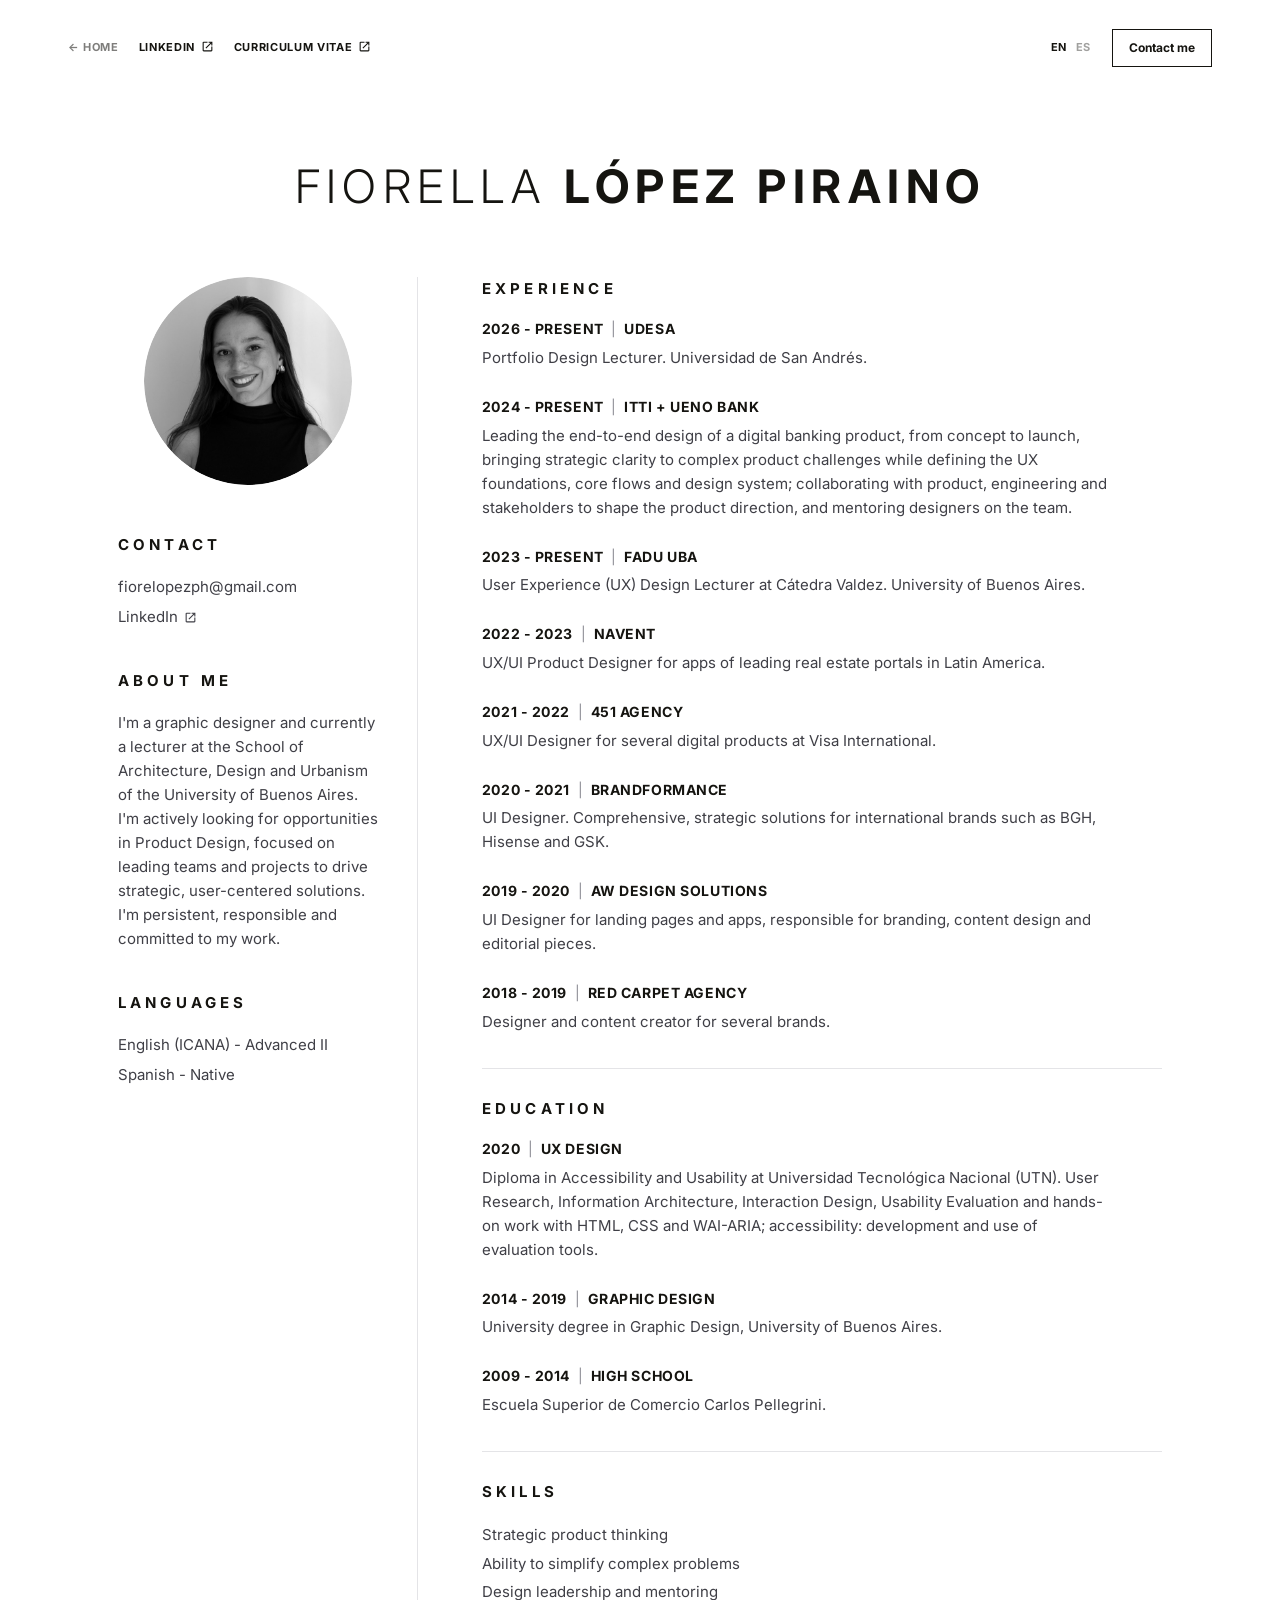
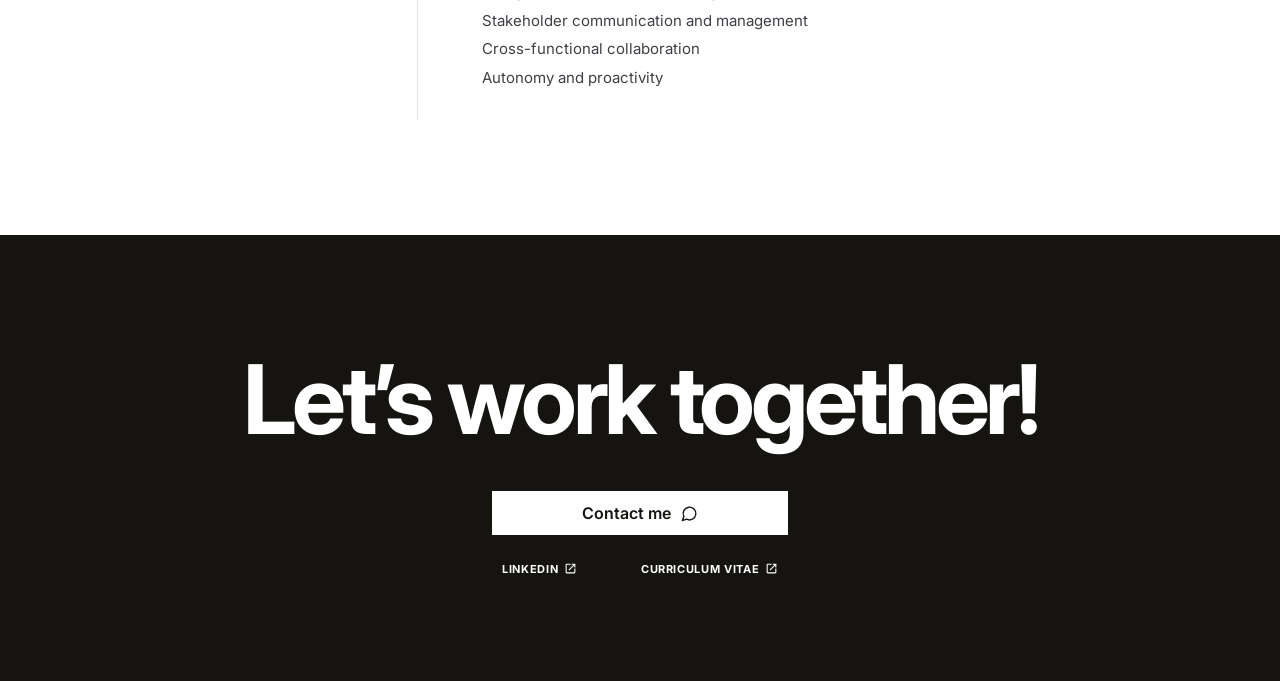
==== commit 0b9f2ab7: "v16 Incluye todo lo de la v14 (hover gris, "Sobre mí" nuevo y video con la canción) más:  - Caso i" ====
--- a/cv.html
+++ b/cv.html
@@ -57,6 +57,10 @@
       <div class="cv-content">
         <section class="cv-section">
           <h2 class="cv-h reveal"><span data-lang="en">Experience</span><span data-lang="es">Experiencia</span></h2>
+          <div class="cv-entry reveal">
+            <h3><span data-lang="en">2026 - Present</span><span data-lang="es">2026 - Presente</span> <span class="sep">|</span> UdeSA</h3>
+            <p data-lang="en">Portfolio Design Lecturer. Universidad de San Andrés.</p><p data-lang="es">Profesora de Diseño de Portfolio. Universidad de San Andrés.</p>
+          </div>
           <div class="cv-entry reveal">
             <h3><span data-lang="en">2024 - Present</span><span data-lang="es">2024 - Presente</span> <span class="sep">|</span> itti + ueno bank</h3>
             <p data-lang="en">Leading the end-to-end design of a digital banking product, from concept to launch, bringing strategic clarity to complex product challenges while defining the UX foundations, core flows and design system; collaborating with product, engineering and stakeholders to shape the product direction, and mentoring designers on the team.</p><p data-lang="es">Liderando el diseño end-to-end de un producto de banca digital, desde el concepto hasta el lanzamiento, aportando claridad estratégica a desafíos complejos de producto, mientras se definen las bases de UX, los flujos principales y el sistema de diseño; colaborando con producto, ingeniería y stakeholders para dar forma a la dirección del producto y mentoreando a diseñadores dentro del equipo.</p>
--- a/styles.css
+++ b/styles.css
@@ -701,3 +701,26 @@
 /* itti Prop: gradient band as divider between Design System and 04 */
 .page-itti > main > .it-topline, main .it-topline { position: static; display: block; height: 14px; background: linear-gradient(90deg, #6ED696, #5CBEB6); }
 main .it-topline + .it-sec { margin-top: 0; }
+
+/* ---------- v13 ---------- */
+/* itti Prop intro: text aligned to the top of the photo, photo a bit smaller (as in the PDF) */
+.it-intro-grid { grid-template-columns: 1.1fr 0.9fr; align-items: start; }
+@media (max-width: 760px) { .it-intro-grid { grid-template-columns: 1fr; } }
+
+/* ---------- v14 ---------- */
+/* Experience accordion: soft grey wash from the top instead of the black fill; text darkens instead of turning white */
+.job summary::before { background: #E9E9EC; }
+.job summary:hover > *, .job summary:focus-visible > * { color: var(--ink-2); }
+.job summary:hover .job-num, .job summary:focus-visible .job-num,
+.job summary:hover .job-co, .job summary:focus-visible .job-co { color: var(--ink-2); }
+.job summary:hover .job-co b, .job summary:focus-visible .job-co b,
+.job summary:hover .job-role, .job summary:focus-visible .job-role { color: var(--ink); }
+.job summary:hover .job-toggle::before, .job summary:hover .job-toggle::after,
+.job summary:focus-visible .job-toggle::before, .job summary:focus-visible .job-toggle::after { background: var(--ink); }
+
+
+/* ---------- v16 ---------- */
+/* itti Prop intro: first paragraph starts at the top of the photo (EN/ES copies alternate in the markup,
+   so the "p + p" spacing was also pushing down the first visible paragraph) */
+.it-intro-grid p + p { margin-top: 0; }
+.it-intro-grid p:nth-of-type(n+3) { margin-top: 20px; }
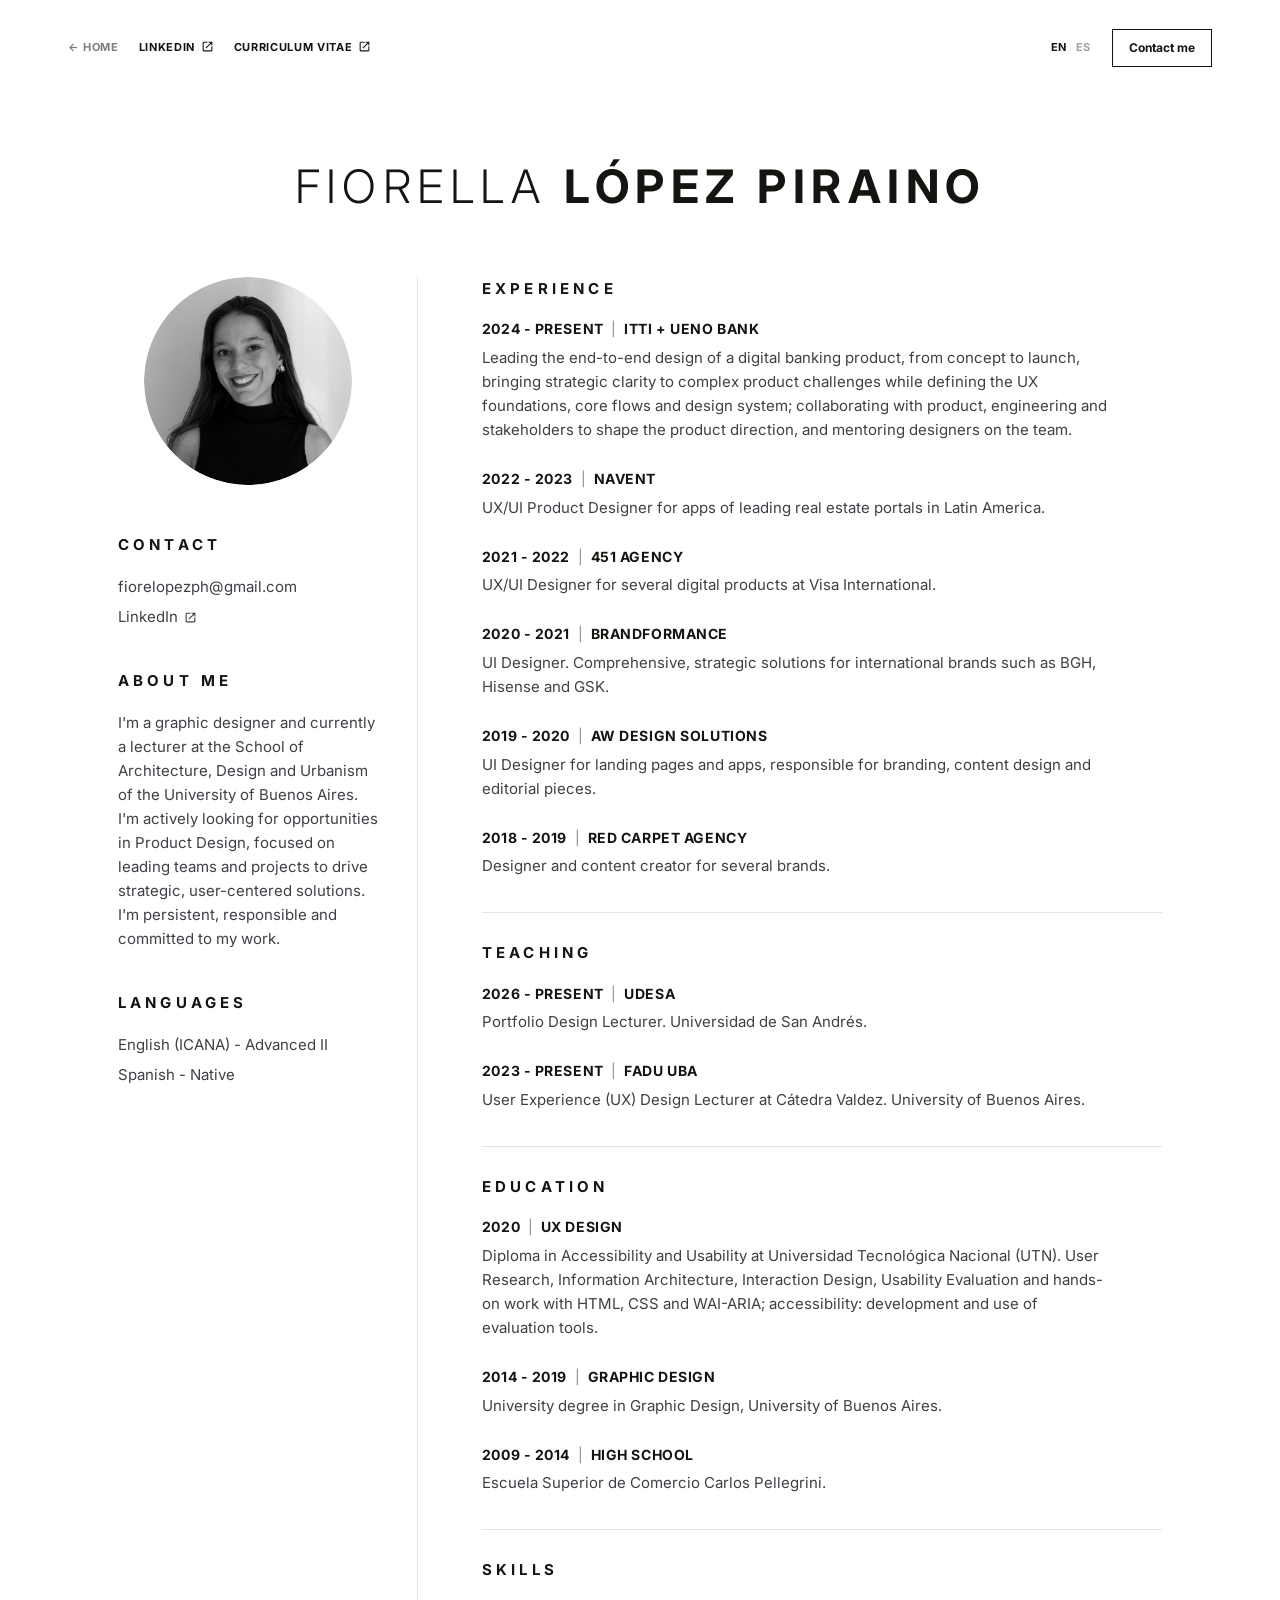
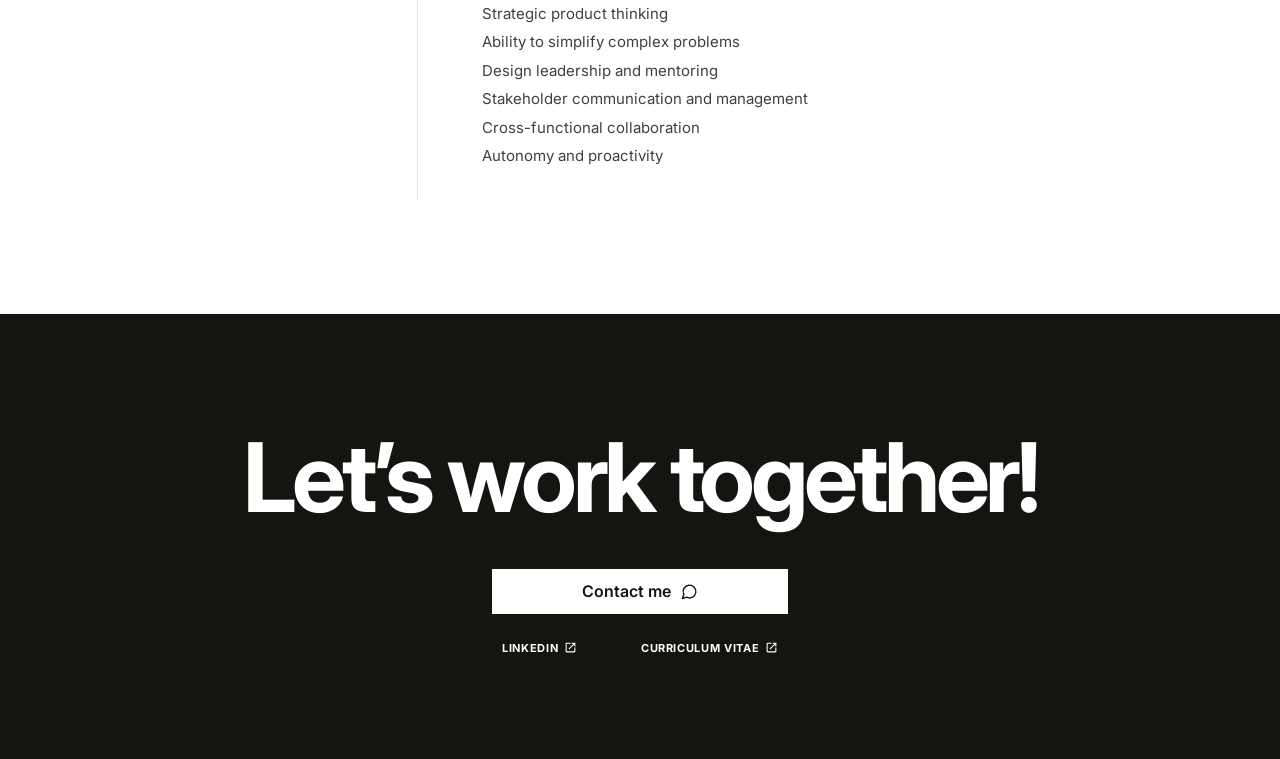
==== commit f0410f4f: "v21 - CV: nueva sección "Docencia" debajo de Experiencia, con UdeSA y FADU UBA (salen de Experiencia" ====
--- a/cv.html
+++ b/cv.html
@@ -19,7 +19,8 @@
   <!-- ===== Header: hides when you scroll down, comes back when you scroll up ===== -->
   <header class="site-header" id="top">
     <nav class="wrap nav">
-      <div class="nav-links">
+      <button type="button" class="nav-burger" aria-expanded="false" aria-controls="nav-links" aria-label="Menu"><span></span><span></span><span></span></button>
+      <div class="nav-links" id="nav-links">
         <a class="nav-home" href="index.html">← <span data-lang="en">Home</span><span data-lang="es">Inicio</span></a>
         <a href="https://linkedin.com/in/fiorelopez" target="_blank" rel="noopener">LinkedIn <svg class="i-ext" viewBox="0 0 24 24" aria-hidden="true"><path d="M5 21q-.825 0-1.413-.588T3 19V5q0-.825.588-1.413T5 3h7v2H5v14h14v-7h2v7q0 .825-.588 1.413T19 21H5Zm4.7-5.3-1.4-1.4L17.6 5H14V3h7v7h-2V6.4l-9.3 9.3Z"/></svg></a>
         <a href="cv.html" target="_blank" rel="noopener"><span data-lang="en">Curriculum vitae</span><span data-lang="es">Currículum</span> <svg class="i-ext" viewBox="0 0 24 24" aria-hidden="true"><path d="M5 21q-.825 0-1.413-.588T3 19V5q0-.825.588-1.413T5 3h7v2H5v14h14v-7h2v7q0 .825-.588 1.413T19 21H5Zm4.7-5.3-1.4-1.4L17.6 5H14V3h7v7h-2V6.4l-9.3 9.3Z"/></svg></a>
@@ -58,16 +59,8 @@
         <section class="cv-section">
           <h2 class="cv-h reveal"><span data-lang="en">Experience</span><span data-lang="es">Experiencia</span></h2>
           <div class="cv-entry reveal">
-            <h3><span data-lang="en">2026 - Present</span><span data-lang="es">2026 - Presente</span> <span class="sep">|</span> UdeSA</h3>
-            <p data-lang="en">Portfolio Design Lecturer. Universidad de San Andrés.</p><p data-lang="es">Profesora de Diseño de Portfolio. Universidad de San Andrés.</p>
-          </div>
-          <div class="cv-entry reveal">
             <h3><span data-lang="en">2024 - Present</span><span data-lang="es">2024 - Presente</span> <span class="sep">|</span> itti + ueno bank</h3>
             <p data-lang="en">Leading the end-to-end design of a digital banking product, from concept to launch, bringing strategic clarity to complex product challenges while defining the UX foundations, core flows and design system; collaborating with product, engineering and stakeholders to shape the product direction, and mentoring designers on the team.</p><p data-lang="es">Liderando el diseño end-to-end de un producto de banca digital, desde el concepto hasta el lanzamiento, aportando claridad estratégica a desafíos complejos de producto, mientras se definen las bases de UX, los flujos principales y el sistema de diseño; colaborando con producto, ingeniería y stakeholders para dar forma a la dirección del producto y mentoreando a diseñadores dentro del equipo.</p>
-          </div>
-          <div class="cv-entry reveal">
-            <h3><span data-lang="en">2023 - Present</span><span data-lang="es">2023 - Presente</span> <span class="sep">|</span> FADU UBA</h3>
-            <p data-lang="en">User Experience (UX) Design Lecturer at Cátedra Valdez. University of Buenos Aires.</p><p data-lang="es">Profesora de Diseño de Experiencia de Usuario (UX) en la cátedra Valdez. Universidad de Buenos Aires.</p>
           </div>
           <div class="cv-entry reveal">
             <h3><span data-lang="en">2022 - 2023</span><span data-lang="es">2022 - 2023</span> <span class="sep">|</span> Navent</h3>
@@ -88,6 +81,17 @@
           <div class="cv-entry reveal">
             <h3><span data-lang="en">2018 - 2019</span><span data-lang="es">2018 - 2019</span> <span class="sep">|</span> Red Carpet Agency</h3>
             <p data-lang="en">Designer and content creator for several brands.</p><p data-lang="es">Diseñadora y creadora de contenido para diversas marcas del mercado.</p>
+          </div>
+        </section>
+        <section class="cv-section">
+          <h2 class="cv-h reveal"><span data-lang="en">Teaching</span><span data-lang="es">Docencia</span></h2>
+          <div class="cv-entry reveal">
+            <h3><span data-lang="en">2026 - Present</span><span data-lang="es">2026 - Presente</span> <span class="sep">|</span> UdeSA</h3>
+            <p data-lang="en">Portfolio Design Lecturer. Universidad de San Andrés.</p><p data-lang="es">Profesora de Diseño de Portfolio. Universidad de San Andrés.</p>
+          </div>
+          <div class="cv-entry reveal">
+            <h3><span data-lang="en">2023 - Present</span><span data-lang="es">2023 - Presente</span> <span class="sep">|</span> FADU UBA</h3>
+            <p data-lang="en">User Experience (UX) Design Lecturer at Cátedra Valdez. University of Buenos Aires.</p><p data-lang="es">Profesora de Diseño de Experiencia de Usuario (UX) en la cátedra Valdez. Universidad de Buenos Aires.</p>
           </div>
         </section>
         <section class="cv-section">
--- a/styles.css
+++ b/styles.css
@@ -724,3 +724,140 @@
    so the "p + p" spacing was also pushing down the first visible paragraph) */
 .it-intro-grid p + p { margin-top: 0; }
 .it-intro-grid p:nth-of-type(n+3) { margin-top: 20px; }
+
+/* ---------- v17 ---------- */
+/* Loans home case (uenoprestamos.html): reuses the itti Prop components with the case violet accent */
+.page-ueno .ue-note { margin-top: 32px; font-size: 14px; color: var(--muted); }
+.page-ueno .band .case-h3 { margin-top: 48px; }
+.ph { aspect-ratio: var(--ar, 16 / 9); border: 1.5px dashed var(--line-strong); border-radius: 16px; background: repeating-linear-gradient(135deg, transparent 0 14px, rgba(0,0,0,.025) 14px 28px); display: grid; place-items: center; padding: 24px; text-align: center; }
+.ph span { font: 500 13px var(--mono); color: var(--muted); max-width: 46ch; }
+.ue-gap { margin-top: 28px; margin-bottom: 28px; }
+.ue-focus .it-card { padding: 26px 28px; }
+.ue-q { font-size: clamp(18px, 1.5vw, 22px); line-height: 1.4; color: var(--ink); letter-spacing: -0.01em; margin: 6px 0 14px !important; }
+.ue-big { font-size: clamp(34px, 3vw, 46px); font-weight: 600; letter-spacing: -0.03em; color: var(--ink); line-height: 1; margin: 8px 0 6px !important; }
+.ue-final { display: grid; grid-template-columns: minmax(260px, 0.8fr) 1fr; gap: clamp(32px, 5vw, 80px); align-items: center; margin-top: 12px; }
+.ue-steps { list-style: none; margin: 0; padding: 0; display: grid; gap: 14px; }
+.ue-steps li { display: grid; grid-template-columns: 44px 1fr; gap: 12px; align-items: baseline; padding-bottom: 14px; border-bottom: 1px solid #E4E4E7; }
+.ue-steps li:last-child { border-bottom: 0; }
+.ue-steps .n { font: 500 15px var(--mono); color: var(--violet); }
+.ue-steps p { font-size: 14.5px; line-height: 1.6; color: var(--ink-2); }
+.ue-steps b { color: var(--ink); font-weight: 600; }
+@media (max-width: 760px) { .ue-final { grid-template-columns: 1fr; } }
+.ue-fig { margin: 0; }
+.ue-fig img { display: block; width: 100%; height: auto; }
+.ue-fig figcaption { font-size: 12.5px; color: var(--muted); margin-top: 12px; text-align: center; }
+.ue-narrow { max-width: 1000px; margin-left: auto; margin-right: auto; }
+.ue-anim video { display: block; width: 100%; height: auto; border-radius: 16px; }
+.ue-steps li { transition: opacity .35s; }
+.ue-steps li.on .n { color: var(--green); }
+.ue-steps li.on b { color: var(--green); }
+/* v17 · loans case layout from Fio's PDF */
+.k-warn { background: #FFF1DE; color: #C26A00; }
+.ue-wf { display: grid; grid-template-columns: 0.95fr 1.05fr; gap: clamp(32px, 5vw, 80px); align-items: center; }
+.ue-arrows { gap: 22px; }
+.ue-arrows li { font-size: clamp(15px, 1.1vw, 17px); }
+.ue-split { display: grid; grid-template-columns: 1fr 1fr; gap: clamp(24px, 3vw, 40px); align-items: start; margin-top: 20px; }
+.ue-stack { display: grid; gap: 14px; }
+.ue-stack .it-card { padding: 20px 22px; }
+.ue-decs { display: grid; grid-template-columns: repeat(4, 1fr); gap: 14px; }
+.ue-dec { background: #fff; border: 1px solid #ECECEF; border-radius: 10px; padding: 18px 20px; font-size: 14px; line-height: 1.55; color: var(--ink-2); }
+.ue-dec b { color: var(--ink); }
+.ue-dec-n { display: block; font: 500 20px var(--mono); color: var(--green); margin-bottom: 8px; }
+.ue-foot { font-size: 11px; font-style: italic; color: var(--ink-2); margin-top: 10px !important; line-height: 1.4; }
+.ue-bullets { margin: 6px 0 14px; padding-left: 20px; font-size: 14.5px; color: var(--ink-2); line-height: 1.65; }
+.ue-bullets b { color: var(--ink); }
+.ue-bullets.ue-lg { font-size: clamp(15px, 1.15vw, 17px); margin-top: 28px; }
+.ue-tight { margin-bottom: 4px !important; }
+.ue-lead { max-width: none; margin-bottom: 40px !important; }
+.ue-center { text-align: center; }
+.ue-video-sec .case-video { margin-top: 24px; }
+@media (max-width: 760px) { .ue-wf, .ue-split, .ue-decs { grid-template-columns: 1fr; } }
+@media (min-width: 761px) and (max-width: 1100px) { .ue-decs { grid-template-columns: 1fr 1fr; } }
+.ue-dec-n { font: 600 20px var(--sans); }
+.ue-ab-img { max-width: 600px; }
+.page-ueno .case-title { font-size: clamp(56px, 7.94vw, 120px); line-height: 1.0833; }   /* 120px / 130px line height at 1512px */
+.ue-states-img { max-width: 820px; margin-left: auto; margin-right: auto; }   /* smaller, so the final-home loop leads */
+/* v17 · loans case: last tweaks */
+.ue-split { align-items: stretch; }
+.ue-split .ue-fig { display: flex; flex-direction: column; justify-content: space-between; }
+.ue-split .ue-fig figcaption { margin-top: 12px; }
+.ue-three { grid-template-columns: repeat(3, 1fr); }
+.ue-three .ue-dec { padding: 20px 20px 34px; }
+.ue-three .ue-dec p { font-size: clamp(16px, 1.25vw, 19px); }
+.ue-decs.seq .reveal { transform: none !important; transition: opacity .7s var(--ease); }
+.ue-decs.seq .reveal:nth-child(1) { transition-delay: 0s; }
+.ue-decs.seq .reveal:nth-child(2) { transition-delay: .25s; }
+.ue-decs.seq .reveal:nth-child(3) { transition-delay: .5s; }
+#s06 .case-video { margin-top: clamp(48px, 5vw, 72px); }
+@media (max-width: 760px) { .ue-three { grid-template-columns: 1fr; } }
+.ue-wf { align-items: start; }
+.ue-wf .ue-fig figcaption { margin-top: 4px; }
+
+/* ---------- v18 · mobile fixes ---------- */
+/* Home scroll badge: explicit sizes so iOS Safari centres the arrow (SVGs don't stretch with inset there) */
+.scroll-badge .ring { width: 100%; height: 100%; }
+.scroll-badge .arrow { inset: auto; left: 30%; top: 30%; width: 40%; height: 40%; }
+@media (hover: none) { .scroll-badge:hover .arrow { transform: none; } }
+@media (max-width: 760px) {
+  /* umarket research: stack "Channels" and "Categories" so the page only scrolls vertically */
+  .g-bottom { grid-template-columns: 1fr; gap: 8px; }
+  .g-bottom > * { min-width: 0; }
+  /* Figma prototype link: smaller on phones */
+  .proto-link { font-size: 14px; }
+  .proto-link .i-ext { width: 16px; height: 16px; }
+}
+
+/* ---------- v20 · hero fills the screen, with a peek of the service cards ---------- */
+/* Header + hero leave a strip of the 4 service cards visible at the bottom so it reads as scrollable.
+   --hh (header height) is set by script.js. Fixed height also stops the typing effect from moving the cards. */
+.hero { box-sizing: border-box; height: calc(100vh - var(--hh, 88px) - 84px); height: calc(100svh - var(--hh, 88px) - 84px); min-height: 460px;
+        display: flex; flex-direction: column; justify-content: center; padding-top: 24px; padding-bottom: 24px; }
+@media (max-width: 760px) {
+  .hero { height: calc(100vh - var(--hh, 72px) - 72px); height: calc(100svh - var(--hh, 72px) - 72px); min-height: 480px; justify-content: flex-start; padding-top: 32px; padding-bottom: 24px; }
+  .hero-row { flex: 1; justify-content: space-between; }
+}
+
+/* ---------- v21 ---------- */
+/* itti Prop chart: the 7,10% bracket lands on the two green bars (Visión and ueno), same edge logic as the 48,6% one */
+.bracket.b2 { left: 23.02%; width: 30.93%; }
+
+/* Mobile header: hamburger on the left holds LinkedIn + CV; language and "Contact me" stay on the right */
+.nav-burger { display: none; }
+@media (max-width: 760px) {
+  .nav { position: relative; }
+  .nav-burger { display: flex; flex-direction: column; justify-content: center; gap: 5px; width: 40px; height: 40px; margin-left: -8px; padding: 8px; background: none; border: 0; cursor: pointer; }
+  .nav-burger span { display: block; height: 1.5px; width: 22px; background: var(--ink); transition: transform .3s var(--ease), opacity .2s; }
+  .nav-burger[aria-expanded="true"] span:nth-child(1) { transform: translateY(6.5px) rotate(45deg); }
+  .nav-burger[aria-expanded="true"] span:nth-child(2) { opacity: 0; }
+  .nav-burger[aria-expanded="true"] span:nth-child(3) { transform: translateY(-6.5px) rotate(-45deg); }
+  .nav-links { display: flex; position: absolute; top: 100%; left: 0; right: 0; flex-direction: column; align-items: flex-start; gap: 0;
+               background: #fff; border-bottom: 1px solid #E4E4E7; padding: 4px max(16px, 5.3vw) 12px;
+               opacity: 0; visibility: hidden; transform: translateY(-6px); transition: opacity .25s, transform .25s var(--ease), visibility 0s .25s; }
+  .nav-links.is-open { opacity: 1; visibility: visible; transform: none; transition: opacity .25s, transform .25s var(--ease); }
+  .nav-links a { padding: 14px 0; width: 100%; }
+  .nav-links a + a { border-top: 1px solid #F0F0F2; }
+  .nav-right { gap: 14px; }
+  .nav-links .nav-home { display: block; opacity: 1; }
+}
+
+/* "More cases" module at the end of each case (option C) */
+.nc { padding-top: clamp(56px, 7vw, 104px); padding-bottom: clamp(56px, 7vw, 104px); border-top: 1px solid #ECECEF; }
+.nc-k { display: block; font-size: 11px; letter-spacing: .14em; text-transform: uppercase; color: var(--ink-2); }
+.nc > .nc-k { margin-bottom: 20px; }
+.nc-grid { display: grid; grid-template-columns: 1.6fr 1fr; gap: 16px; align-items: stretch; }
+.nc-big { display: flex; flex-direction: column; justify-content: space-between; min-height: clamp(260px, 24vw, 360px); padding: clamp(24px, 2.6vw, 40px);
+          border: 1px solid #DCDCE0; position: relative; overflow: hidden; }
+.nc-big::before { content: ""; position: absolute; inset: 0; background: #E9E9EC; transform: scaleY(0); transform-origin: top; transition: transform .5s var(--ease); z-index: 0; }
+.nc-big > * { position: relative; z-index: 1; }
+.nc-big:hover::before, .nc-big:focus-visible::before { transform: scaleY(1); }
+.nc-body { display: block; }
+.nc-client { display: block; font-size: 11px; letter-spacing: .14em; text-transform: uppercase; color: var(--ink-2); margin-bottom: 8px; }
+.nc-title { display: block; font-size: clamp(26px, 2.8vw, 42px); font-weight: 700; letter-spacing: -0.03em; line-height: 1.1; color: var(--ink); }
+.nc-title.sm { font-size: clamp(16px, 1.25vw, 19px); letter-spacing: -0.01em; line-height: 1.3; }
+.nc-ar { display: inline-block; transition: transform .35s var(--ease); }
+.nc-big:hover .nc-ar, .nc-small:hover .nc-ar { transform: translateX(6px); }
+.nc-small { display: flex; flex-direction: column; }
+.nc-media { display: block; overflow: hidden; aspect-ratio: 16 / 10; background: #eee; margin-bottom: 14px; }
+.nc-media img { width: 100%; height: 100%; object-fit: cover; transition: transform .9s var(--ease); }
+.nc-small:hover .nc-media img { transform: scale(1.06); }
+@media (max-width: 760px) { .nc-grid { grid-template-columns: 1fr; } .nc-big { min-height: 200px; } }
